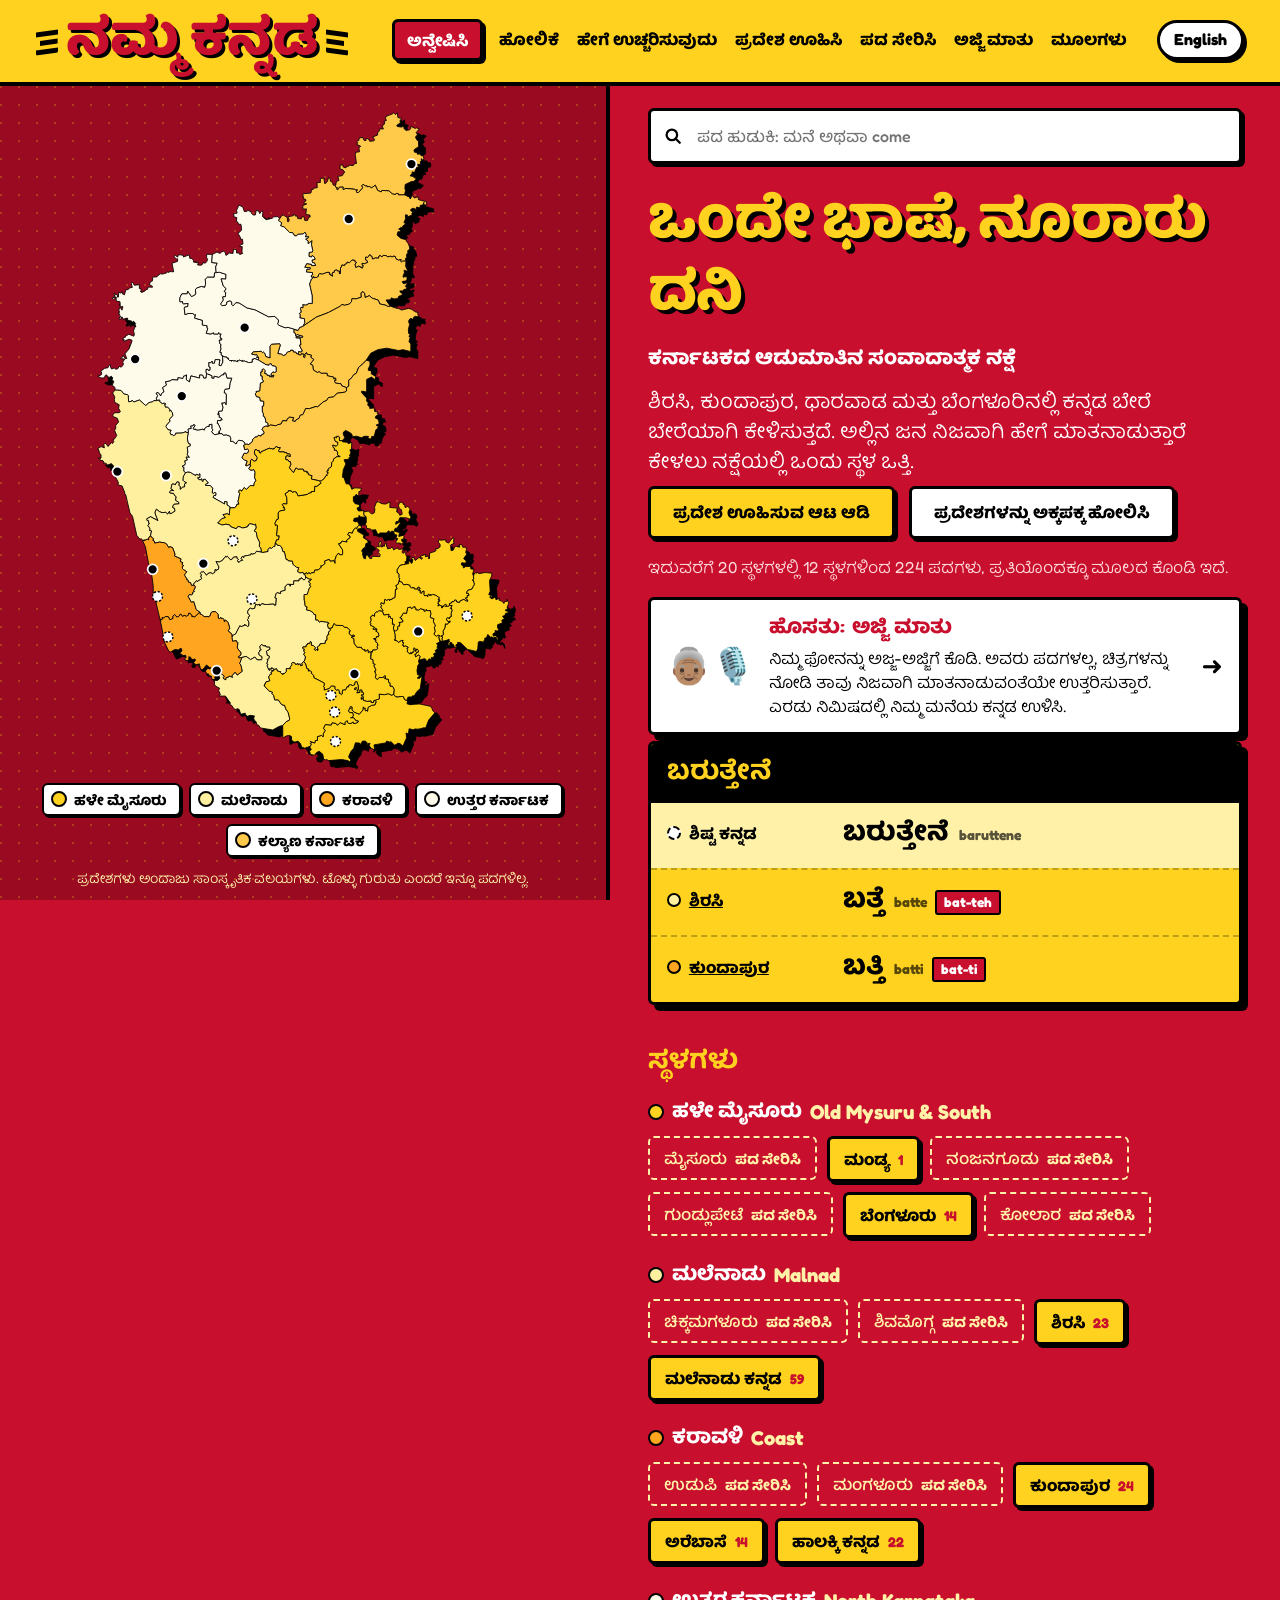
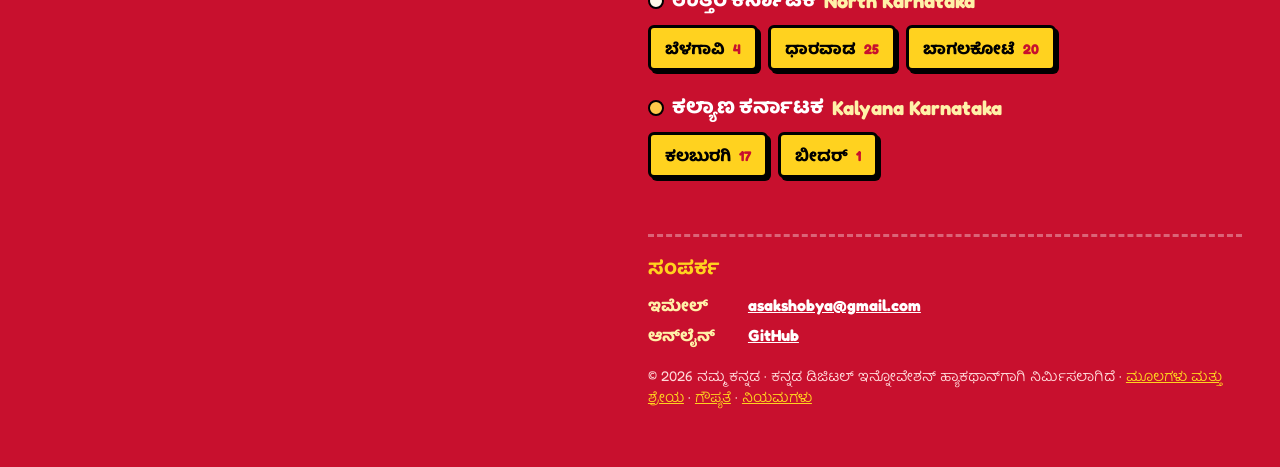
==== index.html @ da392d7a "Add 35 Malenadu words from the Malenada Nudikosha Everyday words (leech, evening, door, umbrella, ha" ====
<!doctype html>
<html lang="kn">
<head>
  <meta charset="utf-8">
  <meta name="viewport" content="width=device-width, initial-scale=1">
  <title>Namma Kannada · Kannada dialects of Karnataka on an interactive map</title>
  <meta name="description" content="Hear how spoken Kannada changes across Karnataka. Explore regional words, phrases and sounds from 20 places on a map, with pronunciation and sources.">
  <link rel="canonical" href="https://nammakannada-ak.vercel.app/">
  <meta name="theme-color" content="#C8102E">
  <meta name="author" content="Namma Kannada">

  <!-- Icons -->
  <link rel="icon" href="/favicon.ico" sizes="48x48">
  <link rel="icon" type="image/png" sizes="32x32" href="/icons/favicon-32x32.png">
  <link rel="icon" type="image/png" sizes="16x16" href="/icons/favicon-16x16.png">
  <link rel="apple-touch-icon" sizes="180x180" href="/icons/apple-touch-icon.png">
  <link rel="manifest" href="/site.webmanifest">

  <!-- Link previews: Open Graph (WhatsApp, Facebook, LinkedIn) and X/Twitter -->
  <meta property="og:type" content="website">
  <meta property="og:site_name" content="Namma Kannada">
  <meta property="og:title" content="Namma Kannada · Kannada dialects of Karnataka on an interactive map">
  <meta property="og:description" content="Hear how spoken Kannada changes across Karnataka. Explore regional words, phrases and sounds from 20 places on a map, with pronunciation and sources.">
  <meta property="og:url" content="https://nammakannada-ak.vercel.app/">
  <meta property="og:image" content="https://nammakannada-ak.vercel.app/og-image.png">
  <meta property="og:image:type" content="image/png">
  <meta property="og:image:width" content="1200">
  <meta property="og:image:height" content="630">
  <meta property="og:image:alt" content="Namma Kannada: a map of Karnataka with dialect places marked, and the words One language, hundreds of voices">
  <meta property="og:locale" content="en_IN">
  <meta property="og:locale:alternate" content="kn_IN">
  <meta name="twitter:card" content="summary_large_image">
  <meta name="twitter:title" content="Namma Kannada · Kannada dialects of Karnataka on an interactive map">
  <meta name="twitter:description" content="Hear how spoken Kannada changes across Karnataka. Explore regional words, phrases and sounds from 20 places on a map, with pronunciation and sources.">
  <meta name="twitter:image" content="https://nammakannada-ak.vercel.app/og-image.png">
  <meta name="twitter:image:alt" content="Namma Kannada: a map of Karnataka with dialect places marked, and the words One language, hundreds of voices">

  <script type="application/ld+json">
  {"@context": "https://schema.org", "@type": "WebSite", "name": "Namma Kannada", "alternateName": "ನಮ್ಮ ಕನ್ನಡ",
    "url": "https://nammakannada-ak.vercel.app/", "inLanguage": ["en", "kn"],
    "description": "Hear how spoken Kannada changes across Karnataka. Explore regional words, phrases and sounds from 20 places on a map, with pronunciation and sources."}
  </script>

  <!-- Fonts used above the fold: start downloading before the CSS asks for them -->
  <link rel="preload" href="fonts/gluten-latin-standard-normal.woff2" as="font" type="font/woff2" crossorigin>
  <link rel="preload" href="fonts/fredoka-latin-standard-normal.woff2" as="font" type="font/woff2" crossorigin>
  <link rel="preload" href="fonts/baloo-tamma-2-kannada-wght-normal.woff2" as="font" type="font/woff2" crossorigin>
  <link rel="modulepreload" href="js/map-data.js">
  <link rel="modulepreload" href="js/views.js">
  <link rel="stylesheet" href="css/fonts.css?v=23">
  <link rel="stylesheet" href="css/style.css?v=23">
</head>
<body>
  <a class="skip" href="#panel" data-i18n="Skip to content">Skip to content</a>

  <header class="top">
    <a class="brand" href="#/" aria-label="Namma Kannada, home" data-i18n-aria-label="Namma Kannada, home">
      <span class="brand-kn" lang="kn">ನಮ್ಮ ಕನ್ನಡ</span>
      <span class="brand-en" data-i18n="One language, many voices across Karnataka">One language, many voices across Karnataka</span>
    </a>
    <button class="lang-btn" id="lang-btn" type="button"></button>
    <button class="menu-btn" type="button" aria-expanded="false" aria-controls="nav" aria-label="Open menu">
      <span class="menu-icon" aria-hidden="true"><span></span><span></span><span></span></span>
      <span class="menu-txt" data-i18n="Menu">Menu</span>
    </button>
    <nav class="nav" id="nav" aria-label="Main">
      <a href="#/" data-nav="explore" data-i18n="Explore">Explore</a>
      <a href="#/compare" data-nav="compare" data-i18n="Compare">Compare</a>
      <a href="#/guide" data-nav="guide" data-i18n="How to say it">How to say it</a>
      <a href="#/quiz" data-nav="quiz" data-i18n="Guess the region">Guess the region</a>
      <a href="#/add" data-nav="add" data-i18n="Add a word">Add a word</a>
      <a href="#/ajji" data-nav="ajji" data-i18n="Ajji's words">Ajji's words</a>
      <a href="#/sources" data-nav="sources" data-i18n="Sources">Sources</a>
    </nav>
  </header>

  <main class="layout">
    <section class="map-pane" aria-label="Map of Karnataka" data-i18n-aria-label="Map of Karnataka">
      <p class="map-prompt" data-i18n="Tap a pin to hear how people talk there">Tap a pin to hear how people talk there</p>
      <div id="map" class="map"></div>
      <ul id="legend" class="legend" aria-label="Regions" data-i18n-aria-label="Regions"></ul>
      <p class="map-note" data-i18n="Regions are approximate cultural zones. A hollow pin means no words yet.">Regions are approximate cultural zones. A hollow pin means no words yet.</p>
    </section>

    <section id="panel" class="panel" tabindex="-1">
      <div class="search">
        <label for="q" class="visually-hidden" data-i18n="Search words">Search words</label>
        <input id="q" type="search" placeholder="Search in Kannada or English, like ಮನೆ or come" data-i18n-placeholder="Search in Kannada or English, like ಮನೆ or come" autocomplete="off">
      </div>
      <div id="view" class="view" aria-live="polite">
        <div class="state loading" role="status"><span class="spinner" aria-hidden="true"></span><span data-i18n="Loading words from across Karnataka…">Loading words from across Karnataka…</span></div>
      </div>

      <footer class="site-foot">
        <section id="contact" class="contact" aria-labelledby="contact-h" hidden>
          <h2 id="contact-h" data-i18n="Contact">Contact</h2>
          <address id="contact-body"></address>
        </section>
        <p class="foot-line">
          © <span id="year">2026</span> <span data-i18n="Namma Kannada">Namma Kannada</span> ·
          <span data-i18n="Built for the Kannada Digital Innovation Hackathon">Built for the Kannada Digital Innovation Hackathon</span> ·
          <a href="#/sources" data-i18n="Sources and credits">Sources and credits</a> ·
          <a href="#/privacy" data-i18n="Privacy">Privacy</a> ·
          <a href="#/terms" data-i18n="Terms">Terms</a>
        </p>
      </footer>
    </section>
  </main>

  <div id="toast" class="toast" role="status" aria-live="polite" hidden></div>

  <div class="sticky-cta" id="sticky-cta">
    <a class="btn" id="cta-main" href="#/add">Add a word from your town</a>
  </div>

  <noscript><p class="noscript">Namma Kannada needs JavaScript to show the map and words.</p></noscript>
  <script type="module" src="js/app.js?v=23"></script>

  <!-- Vercel Web Analytics: cookie-free visit counts. Turn it on in the Vercel project's Analytics tab;
       until then this script returns 404 and nothing is recorded. -->
  <script src="js/analytics.js"></script>
  <script defer src="/_vercel/insights/script.js"></script>
</body>
</html>
---- css/fonts.css ----
/* Self-hosted fonts from Fontsource (SIL Open Font License 1.1): Gluten, Fredoka, Baloo Tamma 2. */
/* gluten-latin-standard-normal */
@font-face {
  font-family: 'Gluten';
  font-style: normal;
  font-display: swap;
  font-weight: 100 900;
  src: url(../fonts/gluten-latin-standard-normal.woff2) format('woff2');
  unicode-range: U+0000-00FF,U+0131,U+0152-0153,U+02BB-02BC,U+02C6,U+02DA,U+02DC,U+0304,U+0308,U+0329,U+2000-206F,U+20AC,U+2122,U+2191,U+2193,U+2212,U+2215,U+FEFF,U+FFFD;
}
/* fredoka-latin-standard-normal */
@font-face {
  font-family: 'Fredoka';
  font-style: normal;
  font-display: swap;
  font-weight: 300 700;
  font-stretch: 75% 125%;
  src: url(../fonts/fredoka-latin-standard-normal.woff2) format('woff2');
  unicode-range: U+0000-00FF,U+0131,U+0152-0153,U+02BB-02BC,U+02C6,U+02DA,U+02DC,U+0304,U+0308,U+0329,U+2000-206F,U+20AC,U+2122,U+2191,U+2193,U+2212,U+2215,U+FEFF,U+FFFD;
}
/* baloo-tamma-2-kannada-wght-normal */
@font-face {
  font-family: 'Baloo Tamma 2';
  font-style: normal;
  font-display: swap;
  font-weight: 400 800;
  src: url(../fonts/baloo-tamma-2-kannada-wght-normal.woff2) format('woff2');
  unicode-range: U+0951-0952,U+0964-0965,U+0C80-0CF3,U+1CD0,U+1CD2-1CD3,U+1CDA,U+1CF2,U+1CF4,U+200C-200D,U+20B9,U+25CC,U+A830-A835;
}
/* baloo-tamma-2-latin-wght-normal */
@font-face {
  font-family: 'Baloo Tamma 2';
  font-style: normal;
  font-display: swap;
  font-weight: 400 800;
  src: url(../fonts/baloo-tamma-2-latin-wght-normal.woff2) format('woff2');
  unicode-range: U+0000-00FF,U+0131,U+0152-0153,U+02BB-02BC,U+02C6,U+02DA,U+02DC,U+0304,U+0308,U+0329,U+2000-206F,U+20AC,U+2122,U+2191,U+2193,U+2212,U+2215,U+FEFF,U+FFFD;
}
---- css/style.css ----
/* Namma Kannada — the Kannada flag, as a Rajyotsava poster.
   Flag red everywhere, flag yellow stickers, black ink. */
:root {
  --head: 86px; /* height of the sticky header; app.js keeps it exact */
  --red: #C8102E;
  --red-dark: #9A0B22;
  --red-soft: #E2495C;
  --yellow: #FFD21F;
  --yellow-pale: #FFF1A8;
  --ink: #000;
  --white: #fff;
  --on-red: #fff;
  --on-red-muted: #FFD9D9;
  --ink-muted: rgba(0, 0, 0, 0.66);

  --f-display: "Gluten", "Baloo Tamma 2", system-ui, sans-serif;
  --f-kn: "Baloo Tamma 2", "Noto Sans Kannada", system-ui, sans-serif;
  --f-ui: "Fredoka", "Baloo Tamma 2", system-ui, sans-serif;

  --line: 3px solid var(--ink);
  --shadow: 6px 6px 0 var(--ink);
  --shadow-sm: 3px 3px 0 var(--ink);
  --r: 6px;

  --s-1: 0.875rem;
  --s0: 1rem;
  --s1: 1.25rem;
  --s2: 1.65rem;
  --s3: 2.4rem;
  --s4: 3.6rem;
  color-scheme: light;
}

*, *::before, *::after { box-sizing: border-box; }
[hidden] { display: none !important; }
html { -webkit-text-size-adjust: 100%; }
body {
  margin: 0;
  background: var(--red);
  color: var(--on-red);
  font-family: var(--f-ui);
  font-size: var(--s0);
  line-height: 1.5;
}
[lang="kn"] { font-family: var(--f-kn); line-height: 1.55; }
a { color: inherit; }
img, svg, video, canvas, audio, iframe { max-width: 100%; }
img, video { height: auto; }
/* Long Kannada words, URLs and transliterations wrap instead of pushing the page sideways */
.view, .view h1, .view h2, .view h3, .view p, .view li, .view td, .view a { overflow-wrap: anywhere; }
pre, code { white-space: pre-wrap; overflow-wrap: anywhere; }
button, input, select, textarea { font: inherit; color: inherit; }
:focus-visible { outline: 3px solid var(--white); outline-offset: 3px; }
.yellow :focus-visible, .word :focus-visible, .cmp :focus-visible, .quiz-card :focus-visible { outline-color: var(--ink); }

.skip { position: absolute; left: 8px; top: -60px; z-index: 10; background: var(--yellow); color: var(--ink); border: var(--line); padding: 8px 12px; }
.skip:focus { top: 8px; }
.visually-hidden { position: absolute; width: 1px; height: 1px; overflow: hidden; clip: rect(0 0 0 0); white-space: nowrap; }
.noscript { padding: 16px; }

/* ---------- Sticker buttons ---------- */
.btn, .chip-btn, .options button, .legend button, .play, .reveal {
  border: var(--line);
  box-shadow: var(--shadow-sm);
  transition: transform 90ms ease, box-shadow 90ms ease, background 120ms;
  cursor: pointer;
}
.btn:hover, .chip-btn:hover, .options button:hover:not(:disabled), .legend button:hover, .play:hover, .reveal:hover {
  transform: translate(-1px, -1px); box-shadow: 5px 5px 0 var(--ink);
}
.btn:active, .chip-btn:active, .options button:active:not(:disabled), .legend button:active, .play:active, .reveal:active {
  transform: translate(3px, 3px); box-shadow: 0 0 0 var(--ink);
}
.btn {
  display: inline-flex; align-items: center; justify-content: center; gap: 8px;
  padding: 11px 22px; border-radius: var(--r); text-decoration: none;
  background: var(--yellow); color: var(--ink); font-weight: 800; font-size: 1.02rem;
}
.btn.ghost { background: var(--white); }
.actions { display: flex; flex-wrap: wrap; gap: 14px; margin-top: 22px; }

/* ---------- Header: the yellow half of the flag ---------- */
.top {
  position: sticky; top: 0; z-index: 20;
  display: flex; flex-wrap: wrap; align-items: center; justify-content: space-between;
  gap: 10px 28px;
  padding: 10px clamp(16px, 3vw, 36px) 12px;
  background: var(--yellow);
  color: var(--ink);
  border-bottom: 4px solid var(--ink);
}
.brand { text-decoration: none; display: flex; align-items: center; gap: 16px; }
.brand-kn {
  position: relative;
  font-family: var(--f-kn); font-weight: 800;
  margin: 0 30px;
  font-size: clamp(2.4rem, 5vw, 3.4rem);
  line-height: 1;
  color: var(--red);
  text-shadow: 3px 3px 0 var(--ink);
  white-space: nowrap;
  padding-top: 6px;
}
/* Cartoon speed marks either side of the logo */
.brand-kn::before, .brand-kn::after {
  content: ""; position: absolute; top: 50%; width: 22px; height: 26px; margin-top: -11px;
  background:
    linear-gradient(var(--ink), var(--ink)) 0 2px / 100% 5px no-repeat,
    linear-gradient(var(--ink), var(--ink)) 4px 11px / 80% 5px no-repeat,
    linear-gradient(var(--ink), var(--ink)) 0 20px / 100% 5px no-repeat;
  border-radius: 3px;
}
.brand-kn::before { left: -30px; transform: skewY(-8deg); }
.brand-kn::after { right: -30px; transform: skewY(8deg) scaleX(-1); }
.brand-en { font-weight: 700; font-size: var(--s-1); max-width: 12rem; line-height: 1.25; }

.nav { display: flex; gap: 2px 18px; flex-wrap: wrap; align-items: center; }
.nav a {
  text-decoration: none; font-weight: 800; font-size: 1rem; padding: 6px 2px;
  border-bottom: 3px solid transparent;
}
.nav a:hover { border-bottom-color: var(--ink); }
.nav a[aria-current="page"] {
  background: var(--red); color: var(--white); padding: 6px 12px; border: 3px solid var(--ink);
  box-shadow: var(--shadow-sm); border-radius: var(--r);
}

/* One-tap language switch, always visible */
.lang-btn {
  order: 3; flex: none;
  padding: 7px 14px; min-height: 40px;
  border: var(--line); border-radius: 999px; box-shadow: var(--shadow-sm);
  background: var(--white); color: var(--ink); cursor: pointer;
  font-family: var(--f-ui); font-weight: 800; font-size: 1rem; line-height: 1.1;
  transition: transform 90ms ease, box-shadow 90ms ease;
}
.lang-btn[lang="kn"] { font-family: var(--f-kn); font-size: 1.08rem; }
.lang-btn:hover { transform: translate(-1px, -1px); box-shadow: 5px 5px 0 var(--ink); }
.lang-btn:active { transform: translate(3px, 3px); box-shadow: 0 0 0 var(--ink); }
.lang-btn:focus-visible { outline: 3px solid var(--ink); outline-offset: 3px; }
.nav { order: 2; margin-left: auto; }
.brand { order: 1; }

/* Kannada menu labels are longer: drop the tagline so the header stays on one row */

/* Hamburger: only shown on small screens */
.menu-btn {
  display: none; align-items: center; gap: 8px;
  padding: 8px 12px; border: var(--line); border-radius: var(--r);
  background: var(--red); color: var(--white); font-weight: 800; cursor: pointer;
  box-shadow: var(--shadow-sm);
}
.menu-icon { display: grid; gap: 4px; width: 20px; }
.menu-icon span { display: block; height: 3px; background: currentColor; border-radius: 2px; transition: transform 160ms, opacity 160ms; }
.menu-btn[aria-expanded="true"] .menu-icon span:nth-child(1) { transform: translateY(7px) rotate(45deg); }
.menu-btn[aria-expanded="true"] .menu-icon span:nth-child(2) { opacity: 0; }
.menu-btn[aria-expanded="true"] .menu-icon span:nth-child(3) { transform: translateY(-7px) rotate(-45deg); }

/* Sticky main action: only shown on small screens */
.sticky-cta { display: none; }

/* ---------- Layout ---------- */
.layout { display: grid; grid-template-columns: minmax(0, 1fr) minmax(0, 1.1fr); min-height: calc(100vh - var(--head)); }
.map-pane {
  position: sticky; top: 0; align-self: start;
  top: var(--head); height: calc(100vh - var(--head));
  padding: 18px clamp(12px, 2vw, 28px) 12px;
  display: flex; flex-direction: column; gap: 12px;
  background:
    radial-gradient(circle at 1px 1px, rgba(255, 210, 31, 0.25) 1.3px, transparent 1.6px) 0 0 / 18px 18px,
    var(--red-dark);
  border-right: 4px solid var(--ink);
}
.map { flex: 1; min-height: 0; display: flex; justify-content: center; }
.map svg { display: block; width: 100%; height: 100%; min-width: 0; overflow: visible; filter: drop-shadow(7px 7px 0 var(--ink)); }

.panel { position: relative; padding: 22px clamp(16px, 3vw, 48px) 60px; min-width: 0; background: var(--red); }
.panel:focus { outline: none; }

/* ---------- Map: yellow land on red ---------- */
.district { fill: var(--zone); stroke: var(--ink); stroke-width: 1.2; stroke-linejoin: round; transition: fill 200ms; }
.map[data-zone] .district { fill: #F07A7A; }
.map[data-zone="south"] .district[data-zone="south"],
.map[data-zone="malnad"] .district[data-zone="malnad"],
.map[data-zone="coast"] .district[data-zone="coast"],
.map[data-zone="north"] .district[data-zone="north"],
.map[data-zone="kalyana"] .district[data-zone="kalyana"] { fill: var(--zone); }

.pin { cursor: pointer; }
.pin .dot { fill: var(--ink); stroke: var(--white); stroke-width: 2.4; transition: r 120ms; }
.pin.empty .dot { fill: var(--white); stroke: var(--ink); stroke-width: 2; stroke-dasharray: 3 2.4; }
.pin .halo { fill: var(--red); stroke: var(--ink); stroke-width: 2.5; opacity: 0; }
.pin .label {
  font-family: var(--f-ui); font-size: 17px; font-weight: 800; fill: var(--ink);
  paint-order: stroke; stroke: var(--white); stroke-width: 5px; stroke-linejoin: round;
  opacity: 0; pointer-events: none;
}
.pin:hover .label, .pin:focus-visible .label, .pin.active .label, .pin.flash .label, .pin.correct .label, .pin.wrong .label { opacity: 1; }
.pin:hover .dot, .pin:focus-visible .dot { r: 10; }
.pin.active .dot { r: 8; }
.pin.active .halo, .pin.flash .halo { opacity: 1; }
.pin:focus-visible { outline: none; }
.pin:focus-visible .halo { opacity: 1; fill: var(--white); }
.pin.correct .halo { opacity: 1; fill: var(--yellow); }
.pin.wrong .halo { opacity: 1; fill: var(--red); }

/* The one load moment: pins drop in, region by region */
.pin { animation: drop 520ms cubic-bezier(.2,.9,.3,1.35) both; animation-delay: var(--delay, 0ms); }
@keyframes drop { from { transform: translateY(-20px); opacity: 0; } to { transform: none; opacity: 1; } }

.legend { list-style: none; margin: 0; padding: 0; display: flex; flex-wrap: wrap; gap: 8px; justify-content: center; }
.legend button {
  display: inline-flex; align-items: center; gap: 7px;
  background: var(--white); color: var(--ink); border-radius: var(--r); padding: 4px 12px 4px 7px;
  font-size: var(--s-1); font-weight: 800; border-width: 2px; box-shadow: 2px 2px 0 var(--ink);
}
.legend button[aria-pressed="true"] { background: var(--yellow); }
.legend .sw { width: 16px; height: 16px; border-radius: 50%; background: var(--zone); border: 2px solid var(--ink); }
.map-note { margin: 0; text-align: center; font-size: 0.82rem; color: var(--yellow-pale); }

/* ---------- Panel text (white and yellow on red) ---------- */
.search { position: relative; }
.search input {
  width: 100%; padding: 13px 16px 13px 46px; color: var(--ink);
  border: var(--line); border-radius: var(--r); background: var(--white);
  box-shadow: var(--shadow-sm); font-weight: 600;
}
.search::before {
  content: ""; position: absolute; left: 16px; top: 50%; width: 18px; height: 18px; margin-top: -9px;
  background: no-repeat center / contain url("data:image/svg+xml,%3Csvg xmlns='http://www.w3.org/2000/svg' viewBox='0 0 24 24' fill='none' stroke='black' stroke-width='3' stroke-linecap='round'%3E%3Ccircle cx='10.5' cy='10.5' r='7'/%3E%3Cpath d='M16 16l5 5'/%3E%3C/svg%3E");
}
.search input::placeholder { color: rgba(0,0,0,0.55); font-weight: 500; }
.view { padding-top: 26px; max-width: 50rem; }

.view h1 {
  font-family: var(--f-display); font-weight: 800;
  font-size: clamp(2.4rem, 4.6vw, var(--s4)); line-height: 1.08; letter-spacing: -0.01em;
  margin: 0 0 8px; color: var(--yellow);
  text-shadow: 4px 4px 0 var(--ink);
}
.view h1[lang="kn"] { font-family: var(--f-kn); font-weight: 800; line-height: 1.25; }
.view h1 .muted { color: var(--yellow-pale); text-shadow: none; font-size: 0.6em; }
.sub-h { margin: 0 0 14px; font-size: var(--s1); font-weight: 800; color: var(--white); }
.view h2 { font-family: var(--f-display); font-weight: 750; font-size: var(--s2); margin: 38px 0 14px; color: var(--yellow); }
.view h3 { font-size: var(--s1); margin: 0 0 8px; font-weight: 800; }
.lede { font-size: var(--s1); margin: 0 0 10px; max-width: 34em; }
.muted { color: var(--on-red-muted); }
.view > p a, .lede a { color: var(--yellow); }
.back {
  display: inline-flex; align-items: center; gap: 6px; margin-bottom: 14px;
  font-weight: 800; text-decoration: none; font-size: var(--s-1); color: var(--yellow);
  border: 2px solid var(--yellow); border-radius: var(--r); padding: 3px 12px;
}
.back::before { content: "‹"; font-size: 1.3em; line-height: 1; }
.back:hover { background: var(--yellow); color: var(--ink); }

.place-head { display: flex; align-items: baseline; flex-wrap: wrap; gap: 4px 18px; }
.place-head .kn { font-size: var(--s2); font-weight: 800; font-family: var(--f-kn); color: var(--yellow-pale); }
.zone-chip { display: inline-flex; align-items: center; gap: 6px; }
.zone-chip::before { content: ""; width: 16px; height: 16px; border-radius: 50%; background: var(--zone); border: 2px solid var(--ink); }

/* ---------- Word sticker: yellow on red ---------- */
.words { display: grid; gap: 22px; margin-top: 18px; }
.word {
  position: relative; background: var(--yellow); color: var(--ink);
  border: var(--line); border-radius: var(--r); box-shadow: var(--shadow);
  padding: 18px 20px 14px;
}
.word-top { display: flex; align-items: flex-start; gap: 14px; }
.word-top .main { flex: 1; min-width: 0; }
.word .where { font-size: var(--s-1); margin: 0 0 2px; font-weight: 800; }
.word .where a { text-decoration: none; background: var(--ink); color: var(--yellow); padding: 1px 8px; border-radius: 3px; }
.dialect {
  font-family: var(--f-kn); font-weight: 800;
  font-size: clamp(2.2rem, 3.8vw, 3rem); line-height: 1.12; margin: 0; color: var(--ink);
}
.dialect.latin { font-family: var(--f-ui); font-style: italic; font-size: var(--s3); }
button.dialect { background: none; border: 0; padding: 0; text-align: left; cursor: pointer; }
button.dialect:hover { color: var(--red); }
.tr { margin: 0; font-size: var(--s1); font-weight: 700; color: var(--ink-muted); }
.say { margin: 10px 0 0; display: flex; flex-wrap: wrap; align-items: center; gap: 6px 10px; font-size: var(--s-1); font-weight: 800; }
.say .say-pill {
  font-size: 1.08rem; letter-spacing: 0.02em; color: var(--white);
  background: var(--red); border: 2px solid var(--ink); border-radius: 4px; padding: 1px 10px;
}
.say a { font-weight: 700; color: var(--ink-muted); }
.meaning { margin: 12px 0 0; font-size: var(--s1); font-weight: 800; }
.standard { margin: 6px 0 0; color: var(--ink-muted); display: flex; flex-wrap: wrap; align-items: center; gap: 4px 8px; font-weight: 600; }
.standard [lang="kn"] { color: var(--ink); font-weight: 800; }
.note { margin: 10px 0 0; max-width: 42em; }
.dict { margin: 10px 0 0; max-width: 42em; font-size: .92em; padding: 6px 10px; border-left: 3px solid var(--zone, var(--ink)); background: rgba(0,0,0,.04); border-radius: 0 8px 8px 0; overflow-wrap: anywhere; }
.dict a { font-weight: 700; }
.dict-diff { display: block; margin-top: 2px; color: var(--red); font-weight: 700; }
.word footer {
  margin-top: 14px; padding-top: 10px; border-top: 2px dashed rgba(0,0,0,0.3);
  display: flex; flex-wrap: wrap; align-items: center; gap: 6px 14px;
  font-size: 0.82rem; color: var(--ink-muted); font-weight: 700;
}
.word footer a { color: var(--ink-muted); }
.tag {
  position: absolute; top: -13px; left: 16px;
  font-size: 0.75rem; font-weight: 800; padding: 2px 10px; border-radius: 3px;
  background: var(--ink); color: var(--yellow); letter-spacing: 0.02em;
}
.check { display: inline-flex; align-items: center; gap: 6px; }
.check::before { content: ""; width: 10px; height: 10px; border-radius: 50%; background: var(--white); border: 2px solid var(--ink); }
.check.ok::before { background: var(--ink); }
.check.mine::before { background: var(--red); }
.flag-label { display: inline-flex; align-items: center; font-weight: 800; color: var(--white); background: var(--red); border: 2px solid var(--ink); border-radius: 3px; padding: 0 8px; font-size: 0.78rem; }

/* Sound buttons: black with a yellow speaker */
.play {
  display: inline-flex; align-items: center; gap: 6px;
  background: var(--ink); color: var(--yellow); border-radius: var(--r); padding: 4px 12px 4px 9px; font-weight: 800; font-size: var(--s-1);
  box-shadow: 3px 3px 0 var(--red);
}
.play:hover { box-shadow: 5px 5px 0 var(--red); }
.play svg { width: 18px; height: 18px; flex: none; }
.play.big { flex: none; width: 58px; height: 58px; padding: 0; justify-content: center; border-radius: 50%; }
.play.big svg { width: 28px; height: 28px; }
.play.small { padding: 1px 10px 1px 7px; font-size: 0.8rem; border-width: 2px; box-shadow: 2px 2px 0 var(--red); }
.play.small svg { width: 14px; height: 14px; }
.play.playing { background: var(--red); color: var(--white); box-shadow: 3px 3px 0 var(--ink); }
.play.playing svg { animation: pulse 700ms ease-in-out infinite alternate; }
@keyframes pulse { from { transform: scale(0.9); } to { transform: scale(1.12); } }

/* Sensitive content gate */
.word.gated .gate-body { display: none; }
.word.gated.revealed .gate-body { display: block; }
.gate { margin-top: 4px; padding: 12px; border: var(--line); border-radius: var(--r); background: repeating-linear-gradient(-45deg, var(--ink) 0 14px, var(--yellow) 14px 28px); }
.gate-inner { background: var(--white); border: 2px solid var(--ink); border-radius: 4px; padding: 10px 12px; }
.gate-inner p { margin: 0 0 8px; }
.word.revealed .gate { display: none; }
.reveal { background: var(--yellow); border-radius: var(--r); padding: 4px 14px; font-weight: 800; color: var(--ink); }

/* Filter chips */
.filters { display: flex; flex-wrap: wrap; gap: 10px; margin: 14px 0 8px; }
.chip-btn {
  background: transparent; color: var(--yellow); border: 2px solid var(--yellow); box-shadow: none;
  border-radius: var(--r); padding: 5px 14px; font-weight: 800; font-size: var(--s-1);
}
.chip-btn:hover { background: rgba(255, 210, 31, 0.15); box-shadow: none; transform: none; }
.chip-btn .n { font-weight: 600; margin-left: 5px; opacity: 0.8; }
.chip-btn[aria-pressed="true"] { background: var(--yellow); color: var(--ink); border-color: var(--ink); box-shadow: var(--shadow-sm); }

.place-nav { display: flex; justify-content: space-between; gap: 12px; margin-top: 32px; flex-wrap: wrap; }

/* ---------- Explore ---------- */
.zones { display: grid; gap: 22px; margin-top: 8px; }
.zone h3 { display: flex; align-items: center; gap: 8px; color: var(--white); }
.zone h3 .kn { font-weight: 700; color: var(--yellow-pale); }
.chips { display: flex; flex-wrap: wrap; gap: 10px; list-style: none; margin: 0; padding: 0; }
.chips a {
  display: inline-flex; gap: 8px; align-items: baseline;
  text-decoration: none; padding: 8px 14px; border-radius: var(--r);
  background: var(--yellow); color: var(--ink); border: var(--line); box-shadow: var(--shadow-sm); font-weight: 800;
  transition: transform 90ms ease, box-shadow 90ms ease;
}
.chips a:hover { transform: translate(-1px, -1px); box-shadow: 5px 5px 0 var(--ink); background: var(--white); }
.chips a:active { transform: translate(3px, 3px); box-shadow: none; }
.chips .n { font-size: var(--s-1); color: var(--red); font-weight: 800; }
.chips a.empty { background: transparent; color: var(--yellow-pale); border: 2px dashed var(--yellow-pale); box-shadow: none; font-weight: 600; }
.chips a.empty .n { color: var(--yellow-pale); }

/* ---------- Compare ---------- */
.compare { margin-top: 18px; display: grid; gap: 26px; }
.cmp { background: var(--yellow); color: var(--ink); border: var(--line); border-radius: var(--r); box-shadow: var(--shadow); overflow: hidden; }
.cmp h3 { padding: 10px 16px; margin: 0; background: var(--ink); color: var(--yellow); font-family: var(--f-display); font-weight: 750; font-size: var(--s2); }
.cmp-row { display: grid; grid-template-columns: 10rem 1fr; gap: 4px 16px; align-items: baseline; padding: 12px 16px; border-top: 2px dashed rgba(0,0,0,0.25); }
.cmp h3 + .cmp-row { border-top: 0; }
.cmp-row .who { display: flex; align-items: center; gap: 8px; font-weight: 800; }
.cmp-row .who::before { content: ""; flex: none; width: 14px; height: 14px; border-radius: 50%; background: var(--zone); border: 2px solid var(--ink); }
.cmp-row.std { background: var(--yellow-pale); }
.cmp-row.std .who::before { background: var(--white); border-style: dashed; }
.cmp-row .say { margin: 0; display: block; }
.cmp-row .say [lang="kn"] { font-size: var(--s2); font-weight: 800; margin-right: 10px; }
.cmp-row .say .t { font-weight: 700; color: var(--ink-muted); }
.cmp-row .say .s { display: inline-block; margin-left: 8px; font-size: 0.85rem; font-weight: 800; background: var(--red); color: var(--white); border: 2px solid var(--ink); border-radius: 3px; padding: 0 7px; }
.cmp-row .say .latin { font-style: italic; font-weight: 800; font-size: var(--s1); margin-right: 10px; }
.cmp-row .what { grid-column: 2; font-size: var(--s-1); color: var(--ink-muted); font-weight: 600; }

/* ---------- Quiz ---------- */
.quiz-card { background: var(--yellow); color: var(--ink); border: var(--line); border-radius: var(--r); box-shadow: var(--shadow); padding: 22px 22px; margin-top: 16px; }
.quiz-card .progress { margin: 0 0 8px; font-weight: 800; display: flex; justify-content: space-between; flex-wrap: wrap; gap: 6px; }
.quiz-card .progress span:last-child { background: var(--ink); color: var(--yellow); padding: 0 10px; border-radius: 3px; }
.quiz-card .dialect { font-size: clamp(2.8rem, 6vw, var(--s4)); }
.options { display: grid; grid-template-columns: repeat(2, minmax(0, 1fr)); gap: 12px; margin-top: 20px; }
.options button {
  display: flex; align-items: center; gap: 10px; text-align: left; padding: 14px 16px; border-radius: var(--r);
  background: var(--white); color: var(--ink); font-weight: 800; font-size: var(--s1);
}
.options button .k { flex: none; width: 28px; height: 28px; border-radius: 4px; border: 2px solid var(--ink); display: inline-grid; place-items: center; font-size: 0.85rem; background: var(--yellow); color: var(--ink); text-decoration: none; }
.options button:disabled { cursor: default; }
.options button.right { background: var(--ink); color: var(--yellow); animation: pop 320ms ease; }
.options button.wrong { background: var(--red); color: var(--white); text-decoration: line-through; animation: shake 320ms ease; }
@keyframes pop { 50% { transform: scale(1.05); } }
@keyframes shake { 25% { transform: translateX(-5px); } 75% { transform: translateX(5px); } }
.result { margin: 18px 0 0; font-size: var(--s1); }
.result strong { font-family: var(--f-display); font-weight: 750; font-size: var(--s2); margin-right: 8px; padding: 0 10px; border-radius: 4px; border: 2px solid var(--ink); }
.result.right strong { background: var(--ink); color: var(--yellow); }
.result.wrong strong { background: var(--red); color: var(--white); }
.kbd-hint { font-size: 0.8rem; color: var(--ink-muted); margin: 12px 0 0; font-weight: 600; }

/* ---------- Add a word ---------- */
.form { display: grid; gap: 16px; margin-top: 18px; }
.field { display: grid; gap: 5px; min-width: 0; }
.field label { font-weight: 800; }
.field .hint { font-size: var(--s-1); color: var(--on-red-muted); margin: 0; }
.field .muted { color: var(--on-red-muted); font-weight: 500; }
.field input, .field select, .field textarea { width: 100%; max-width: 100%; min-width: 0; padding: 11px 14px; border-radius: var(--r); background: var(--white); color: var(--ink); border: var(--line); }
.field textarea { min-height: 84px; resize: vertical; }
.field .err { color: var(--yellow); font-size: var(--s-1); margin: 0; font-weight: 800; }
.field [aria-invalid="true"] { box-shadow: 4px 4px 0 var(--yellow); }
.two { display: grid; grid-template-columns: minmax(0, 1fr) minmax(0, 1fr); gap: 16px; }
.done { margin-top: 18px; padding: 16px; border-radius: var(--r); background: var(--yellow); color: var(--ink); border: var(--line); box-shadow: var(--shadow-sm); }
.done p { margin: 0 0 6px; }
.empty-state { margin-top: 20px; padding: 22px; border: 3px dashed var(--yellow); border-radius: var(--r); }
.empty-state p { margin: 0 0 14px; font-size: var(--s1); }

/* ---------- Guide, sources, record ---------- */
table.guide { width: 100%; border-collapse: separate; border-spacing: 0; margin-top: 8px; background: var(--yellow); color: var(--ink); border: var(--line); border-radius: var(--r); overflow: hidden; box-shadow: var(--shadow); }
table.guide th, table.guide td { text-align: left; padding: 10px 12px; border-top: 2px dashed rgba(0,0,0,0.2); vertical-align: top; }
table.guide thead th { background: var(--ink); color: var(--yellow); border-top: 0; font-size: var(--s-1); overflow-wrap: normal; white-space: nowrap; }
.guide .w, h3.w { font-weight: 800; letter-spacing: 0.03em; white-space: nowrap; }
.guide-list { display: grid; gap: 18px; margin-top: 8px; }
.guide-list section { background: var(--yellow); color: var(--ink); border: var(--line); border-radius: var(--r); box-shadow: var(--shadow-sm); padding: 14px 16px; }
.guide-list section p { margin: 0 0 10px; max-width: 42em; }
.guide-list a, table.guide a { color: var(--ink); }
.exs { display: flex; flex-wrap: wrap; gap: 10px 22px; }
.ex { display: inline-flex; flex-wrap: wrap; align-items: center; gap: 2px 8px; }
.ex [lang="kn"] { font-size: var(--s1); font-weight: 800; }
.ex .s { font-weight: 800; background: var(--red); color: var(--white); border: 2px solid var(--ink); border-radius: 3px; padding: 0 6px; font-size: 0.9rem; }
.ex .muted { font-size: var(--s-1); color: var(--ink-muted); }

.sources { padding-left: 1.3em; }
.sources li { margin-bottom: 8px; }
.sources a { word-break: break-word; font-weight: 800; color: var(--yellow); }
.view code { background: var(--ink); color: var(--yellow); padding: 1px 6px; border-radius: 3px; }

.steps { padding-left: 1.3em; max-width: 40em; }
.steps li { margin-bottom: 6px; }
.rec-list { display: grid; gap: 14px; }
.rec { display: grid; grid-template-columns: 1fr auto; gap: 6px 16px; align-items: center; background: var(--yellow); color: var(--ink); border: var(--line); border-radius: var(--r); padding: 12px 14px; box-shadow: var(--shadow-sm); }
.rec-word { display: flex; flex-wrap: wrap; align-items: baseline; gap: 4px 12px; }
.rec-word [lang="kn"] { font-size: var(--s2); font-weight: 800; }
.rec-word .t { font-weight: 700; }
.rec-word .muted { color: var(--ink-muted); }
.rec-btns { display: flex; gap: 6px; }
.rec-btns .btn { padding: 6px 14px; background: var(--white); }
.rec-btns .btn:disabled { opacity: 0.4; cursor: default; }
.rec-btns .live { background: var(--red); color: var(--white); }
.rec-status { grid-column: 1 / -1; margin: 0; font-size: var(--s-1); color: var(--ink-muted); }
.rec-status:empty { display: none; }

/* ---------- States: loading, empty, error, success ---------- */
.spinner {
  display: inline-block; flex: none; width: 1.1em; height: 1.1em;
  border: 3px solid currentColor; border-right-color: transparent; border-radius: 50%;
  animation: spin 700ms linear infinite; vertical-align: -0.15em;
}
@keyframes spin { to { transform: rotate(360deg); } }
.btn .spinner { margin-right: 2px; }
.btn[aria-busy="true"] { cursor: progress; opacity: 0.85; }

.state {
  margin-top: 18px; padding: 20px 22px;
  background: var(--yellow); color: var(--ink);
  border: var(--line); border-radius: var(--r); box-shadow: var(--shadow);
}
.state h2 { font-family: var(--f-display); font-weight: 750; font-size: var(--s2); color: var(--ink); margin: 0 0 6px; }
.state p { margin: 0 0 6px; max-width: 38em; }
.state .actions { margin-top: 14px; }
.state a:not(.btn) { color: var(--ink); }
.state-kn { font-family: var(--f-kn); font-weight: 800; font-size: 2rem; line-height: 1.2; color: var(--red); text-shadow: 2px 2px 0 var(--ink); margin: 0 0 4px !important; }
.state.loading { display: flex; align-items: center; gap: 12px; font-weight: 800; box-shadow: var(--shadow-sm); }
.state.error { background: var(--white); border-color: var(--ink); }
.state.error h2 { color: var(--red); }
.map-loading { width: 100%; display: grid; place-items: center; }
.map-loading .state { margin: 0; }
.empty-line { margin: 0; }

/* Sound buttons: buffering, playing, failed */
.play.loading { cursor: progress; }
.play.loading svg { animation: blink 900ms ease-in-out infinite; }
@keyframes blink { 50% { opacity: 0.3; } }
.play.error { background: var(--white); color: var(--red); animation: shake 300ms ease 2; }

/* Toast */
.toast {
  position: fixed; left: 50%; bottom: 24px; z-index: 40;
  max-width: min(92vw, 28rem); padding: 12px 18px;
  background: var(--yellow); color: var(--ink); font-weight: 800;
  border: var(--line); border-radius: var(--r); box-shadow: var(--shadow);
  transform: translate(-50%, 140%); opacity: 0; transition: transform 220ms ease, opacity 220ms ease;
}
.toast.show { transform: translate(-50%, 0); opacity: 1; }
.toast.ok::before { content: "✓ "; }
.toast.error { background: var(--white); color: var(--red); }
.toast.error::before { content: "! "; }

/* Form-level alert above the fields */
.form-alert { padding: 12px 16px; border: var(--line); border-radius: var(--r); box-shadow: var(--shadow-sm); background: var(--white); color: var(--ink); }
.form-alert.error { border-left-width: 10px; border-left-color: var(--yellow); }
.form-alert:focus { outline: 3px solid var(--yellow); outline-offset: 2px; }
.form-alert .actions { margin-top: 10px; }
.field .err::before { content: "⚠ "; }

/* Recorder status colours */
.rec-status[data-kind="error"] { color: var(--red); font-weight: 800; }
.rec-status[data-kind="ok"] { color: var(--ink); font-weight: 800; }
.rec-status[data-kind="live"] { color: var(--red); font-weight: 800; }

/* Thank-you page */
.thanks { outline: none; }
.thanks-kn {
  display: inline-block; margin: 6px 0 4px; padding: 4px 18px 0;
  font-family: var(--f-kn); font-weight: 800; font-size: clamp(2.4rem, 7vw, 3.6rem); line-height: 1.2;
  color: var(--red); background: var(--yellow); border: var(--line); border-radius: var(--r);
  box-shadow: var(--shadow); transform: rotate(-2deg);
}
.thanks h1 { margin-top: 14px; }
.next-steps h2 { margin-top: 28px; }

@media (max-width: 860px) {
  .toast { bottom: 92px; }
}

/* ---------- Home call to action ---------- */
.hero-cta { margin: 6px 0 16px; }
.map-prompt { display: none; }

/* ---------- Footer ---------- */
.site-foot { max-width: 50rem; margin-top: 56px; padding-top: 18px; border-top: 3px dashed rgba(255, 255, 255, 0.35); }
.foot-line { margin: 0; font-size: var(--s-1); color: var(--on-red-muted); }
.foot-line a { color: var(--yellow); }
.contact { margin-bottom: 18px; }
.contact h2 { font-family: var(--f-display); font-weight: 750; font-size: var(--s1); color: var(--yellow); margin: 0 0 8px; }
.contact address { font-style: normal; display: grid; gap: 6px; }
.contact p { margin: 0; display: flex; flex-wrap: wrap; gap: 4px 12px; }
.contact .lbl { min-width: 5.5rem; font-weight: 800; color: var(--yellow-pale); }
.contact a { color: var(--white); font-weight: 700; }

/* ---------- Privacy and terms ---------- */
.legal { max-width: 44rem; }
.legal h2 { font-size: var(--s1); margin: 30px 0 8px; }
.legal p, .legal li { max-width: 42em; }
.legal ul { padding-left: 1.2em; }
.legal li { margin-bottom: 6px; }
.legal a { color: var(--yellow); }
.draft-note {
  margin: 14px 0 20px; padding: 12px 16px;
  background: var(--yellow); color: var(--ink);
  border: var(--line); border-radius: var(--r); box-shadow: var(--shadow-sm);
}
.review {
  display: inline-block; padding: 0 8px; margin-right: 4px; border-radius: 3px;
  background: var(--ink); color: var(--yellow); font-weight: 800; font-size: 0.8em; letter-spacing: 0.03em; text-transform: uppercase;
}
.draft-note .review { font-size: 0.75em; }

/* ---------- 404 ---------- */
.notfound { padding: 10px 0 20px; }
.nf-code {
  display: inline-block; margin: 0 0 6px; padding: 2px 22px 0;
  font-family: var(--f-display); font-weight: 900; font-size: clamp(4.5rem, 14vw, 8rem); line-height: 1;
  color: var(--ink); background: var(--yellow); border: var(--line); border-radius: var(--r);
  box-shadow: var(--shadow); transform: rotate(-3deg);
}
.notfound h1 span[lang="kn"] { font-family: var(--f-kn); }
/* Standalone 404.html (served by the host for unknown paths) */
.nf-foot { margin: 0 auto 32px; padding: 18px 16px 0; }
.nf-page { min-height: calc(100vh - 86px); display: grid; place-items: center; padding: 32px 16px 60px; }
.nf-page .notfound { max-width: 40rem; }
.nf-page .notfound h1 {
  font-family: var(--f-display); font-weight: 800; font-size: clamp(2.2rem, 5vw, 3.2rem); line-height: 1.1;
  color: var(--yellow); text-shadow: 4px 4px 0 var(--ink); margin: 18px 0 12px;
}

/* ---------- Ajji's words ---------- */
.ajji-promo {
  display: flex; align-items: center; gap: 14px; margin: 18px 0 6px; padding: 14px 16px;
  background: var(--white); color: var(--ink); text-decoration: none;
  border: var(--line); border-radius: var(--r); box-shadow: var(--shadow);
  transition: transform 90ms ease, box-shadow 90ms ease;
}
.ajji-promo:hover { transform: translate(-1px, -1px); box-shadow: 8px 8px 0 var(--ink); }
.ajji-promo-pic { font-size: 2.2rem; flex: none; }
.ajji-promo-text { display: grid; gap: 2px; }
.ajji-promo-text strong { font-family: var(--f-display); font-weight: 800; font-size: 1.25rem; color: var(--red); }
.ajji-promo-go { margin-left: auto; font-size: 1.6rem; font-weight: 800; flex: none; }

.ajji-kicker {
  display: inline-block; margin: 4px 0 6px; padding: 2px 14px 0; transform: rotate(-2deg);
  font-family: var(--f-kn); font-weight: 800; font-size: 1.6rem; color: var(--red);
  background: var(--yellow); border: var(--line); border-radius: var(--r); box-shadow: var(--shadow-sm);
}
.ajji-why { margin: 8px 0 18px; padding: 16px 18px; background: var(--yellow); color: var(--ink); border: var(--line); border-radius: var(--r); box-shadow: var(--shadow); }
.ajji-why h2 { color: var(--ink); margin-top: 0; }
.ajji-why .steps { margin-bottom: 0; }
.big-btn { font-size: 1.2rem; padding: 14px 28px; }
.field .label { font-weight: 800; }
.seg { display: flex; flex-wrap: wrap; gap: 8px; }
.seg-opt { position: relative; }
.seg-opt input { position: absolute; opacity: 0; inset: 0; margin: 0; cursor: pointer; }
.seg-opt span { display: inline-block; padding: 8px 14px; border: var(--line); border-radius: 999px; background: var(--white); color: var(--ink); font-weight: 700; box-shadow: var(--shadow-sm); }
.seg-opt input:checked + span { background: var(--yellow); }
.seg-opt input:focus-visible + span { outline: 3px solid var(--white); outline-offset: 2px; }
.check-row { display: flex; gap: 12px; align-items: flex-start; font-weight: 700; cursor: pointer; }
.check-row input { width: 26px; height: 26px; flex: none; margin-top: 2px; accent-color: var(--yellow); }

/* Full-screen recording stage for the elder: huge picture, one huge button */
body.ajji-open { overflow: hidden; }
.ajji-stage {
  position: fixed; inset: 0; z-index: 60; overflow-y: auto;
  display: flex; flex-direction: column; align-items: center; gap: 14px;
  padding: max(14px, env(safe-area-inset-top)) 16px max(20px, env(safe-area-inset-bottom));
  background: radial-gradient(circle at 1px 1px, rgba(255, 210, 31, 0.22) 1.3px, transparent 1.6px) 0 0 / 20px 20px, var(--red);
  color: var(--white);
}
.ajji-top { width: 100%; max-width: 560px; display: flex; align-items: center; justify-content: space-between; gap: 12px; }
.ajji-dots { display: flex; flex-wrap: wrap; gap: 6px; }
.ajji-dots span { width: 12px; height: 12px; border-radius: 50%; background: rgba(255,255,255,0.35); border: 2px solid var(--ink); }
.ajji-dots .done { background: var(--yellow); }
.ajji-dots .now { background: var(--white); transform: scale(1.35); }
.ajji-x { padding: 8px 16px; border: var(--line); border-radius: 999px; background: var(--white); color: var(--ink); font-weight: 800; cursor: pointer; box-shadow: var(--shadow-sm); }
.ajji-card {
  width: min(78vw, 360px, 42vh); aspect-ratio: 1; display: grid; place-items: center; flex: none;
  background: var(--yellow); border: 5px solid var(--ink); border-radius: 28px; box-shadow: 10px 10px 0 var(--ink);
  animation: pop 320ms ease;
}
.ajji-pic { font-size: min(44vw, 200px, 23vh); line-height: 1; letter-spacing: -0.08em; }
.ajji-ask { margin: 4px 0 0; font-family: var(--f-kn); font-weight: 800; font-size: clamp(1.7rem, 6vw, 2.4rem); line-height: 1.3; text-align: center; color: var(--yellow); text-shadow: 3px 3px 0 var(--ink); }
.ajji-ask-en { margin: -6px 0 0; font-weight: 700; color: var(--on-red-muted); text-align: center; }
.ajji-hear { padding: 6px 14px; border: 2px solid var(--ink); border-radius: 999px; background: var(--white); color: var(--ink); font-weight: 800; cursor: pointer; }
.ajji-controls { display: flex; flex-direction: column; align-items: center; gap: 10px; width: 100%; max-width: 560px; }
.ajji-rec {
  display: flex; align-items: center; gap: 14px; justify-content: center;
  min-width: min(100%, 320px); min-height: 84px; padding: 12px 28px;
  border: 5px solid var(--ink); border-radius: 999px; box-shadow: 7px 7px 0 var(--ink);
  background: var(--white); color: var(--ink); cursor: pointer;
  font-family: var(--f-kn); font-weight: 800; font-size: 1.45rem;
}
.ajji-rec .dot { width: 34px; height: 34px; border-radius: 50%; background: var(--red); border: 4px solid var(--ink); flex: none; }
.ajji-rec.has { min-height: 64px; font-size: 1.15rem; }
.ajji-rec.has .dot { width: 24px; height: 24px; }
.ajji-rec.live { background: var(--yellow); }
.ajji-rec.live .dot { animation: recpulse 900ms ease-in-out infinite; }
@keyframes recpulse { 50% { transform: scale(1.3); box-shadow: 0 0 0 10px rgba(200, 16, 46, 0.25); } }
.ajji-rec:active { transform: translate(4px, 4px); box-shadow: 2px 2px 0 var(--ink); }
.ajji-status { min-height: 1.5em; margin: 0; font-weight: 800; text-align: center; }
.ajji-status[data-kind="error"] { color: var(--yellow); }
.ajji-row { display: flex; flex-wrap: wrap; gap: 10px; justify-content: center; }
.ajji-row .btn { font-size: 1.1rem; padding: 12px 20px; }

/* Review */
.ajji-list { display: grid; grid-template-columns: minmax(0, 1fr); gap: 14px; margin-top: 16px; }
.ajji-item { display: flex; gap: 14px; align-items: flex-start; padding: 14px 16px; background: var(--yellow); color: var(--ink); border: var(--line); border-radius: var(--r); box-shadow: var(--shadow-sm); }
.ajji-mini { font-size: 2.6rem; line-height: 1; flex: none; letter-spacing: -0.08em; }
.ajji-body { flex: 1; min-width: 0; display: grid; gap: 8px; }
.ajji-label { margin: 0; }
.ajji-label strong { font-size: 1.15rem; }
.ajji-actions { display: flex; flex-wrap: wrap; gap: 10px; align-items: center; }
.ajji-note { flex: 1 1 160px; min-width: 0; width: 100%; padding: 9px 12px; border: var(--line); border-radius: var(--r); background: var(--white); color: var(--ink); font-family: var(--f-kn); font-size: 1.05rem; }
.ajji-others { margin: 0; display: flex; flex-wrap: wrap; gap: 6px 12px; align-items: baseline; font-size: var(--s-1); }
.ajji-other [lang="kn"] { font-weight: 800; font-size: 1rem; }
.ajji-item .muted, .ajji-others .muted { color: var(--ink-muted); }

/* ---------- Responsive ---------- */
/* Tablet and small laptop: tighter header so logo and nav fit on one or two lines */
/* Wide laptops: drop the tagline so logo, menu and language button fit on one row */
@media (max-width: 1440px) {
  .brand-en { display: none; }
  .nav { gap: 2px 14px; }
}

/* Up to small laptops: compact header with the language button and a menu button */
@media (max-width: 1279px) {
  .top {
    position: sticky; top: 0; z-index: 20;
    flex-direction: row; flex-wrap: nowrap; align-items: center; justify-content: space-between;
    padding: 8px 16px;
  }
  .brand { min-width: 0; }
  .brand-kn { font-size: 2.1rem; margin: 0 26px; }
  .brand-kn::before { left: -26px; } .brand-kn::after { right: -26px; }
  .brand-kn::before, .brand-kn::after { width: 18px; }
  .menu-btn { display: inline-flex; flex: none; order: 3; }
  .lang-btn { order: 2; margin-left: auto; margin-right: 10px; min-height: 42px; }
  .nav {
    position: absolute; left: 0; right: 0; top: 100%;
    flex-direction: column; flex-wrap: nowrap; align-items: stretch; gap: 0;
    background: var(--yellow); border-bottom: 4px solid var(--ink);
    padding: 6px 16px 14px; box-shadow: 0 10px 0 rgba(0,0,0,0.18);
    max-height: calc(100vh - 70px); overflow-y: auto;
  }
  .nav:not(.open) { display: none; }
  .nav a { padding: 12px 6px; font-size: 1.1rem; border-bottom: 2px dashed rgba(0,0,0,0.25); white-space: normal; }
  .nav a:last-child { border-bottom: 0; }
  .nav a:hover { border-bottom-color: rgba(0,0,0,0.25); }
  .nav a[aria-current="page"] { margin: 6px 0; padding: 10px 12px; border: 3px solid var(--ink); }
}
/* Side-by-side layout under the compact sticky header: keep the map below it */
@media (min-width: 861px) and (max-width: 1279px) {
  .layout { min-height: calc(100vh - var(--head)); }
  .map-pane { top: var(--head); height: calc(100vh - var(--head)); }
  .panel { scroll-margin-top: 80px; }
}

/* Phones and portrait tablets: one column, hamburger menu, sticky action */
@media (max-width: 860px) {
  .map-prompt {
    display: block; margin: 0 auto; padding: 6px 14px; width: fit-content; max-width: 100%;
    background: var(--yellow); color: var(--ink); font-weight: 800; text-align: center;
    border: var(--line); border-radius: 999px; box-shadow: var(--shadow-sm);
  }

  .layout { grid-template-columns: 1fr; min-height: 0; }
  /* On phones the map only earns its screen space where it is used: home, regions, places and the quiz */
  body[data-page="compare"] .map-pane, body[data-page="guide"] .map-pane, body[data-page="add"] .map-pane,
  body[data-page="thanks"] .map-pane, body[data-page="ajji"] .map-pane, body[data-page="sources"] .map-pane,
  body[data-page="privacy"] .map-pane, body[data-page="terms"] .map-pane, body[data-page="record"] .map-pane { display: none; }
  .map-pane { position: relative; top: auto; height: auto; padding: 14px 16px; border-right: 0; border-bottom: 4px solid var(--ink); }
  .map { flex: none; height: 50vh; max-height: 460px; min-height: 280px; }
  .panel { padding: 18px 16px 48px; scroll-margin-top: 72px; }
  .options { grid-template-columns: 1fr; }
  .two { grid-template-columns: 1fr; }
  .cmp-row { grid-template-columns: 1fr; }
  .cmp-row .what { grid-column: 1; }
  .rec { grid-template-columns: 1fr; }
  table.guide td:nth-child(2) { font-size: var(--s-1); }

  .sticky-cta {
    display: block; position: fixed; left: 0; right: 0; bottom: 0; z-index: 15;
    padding: 10px 16px calc(10px + env(safe-area-inset-bottom));
    background: var(--yellow); border-top: 4px solid var(--ink);
  }
  .sticky-cta .btn { width: 100%; background: var(--red); color: var(--white); font-size: 1.05rem; text-align: center; }
  .sticky-cta[hidden], .sticky-cta.typing { display: none !important; }
  body.has-cta { padding-bottom: 76px; }
}

/* Small phones (down to 360px) */
@media (max-width: 480px) {
  .brand-kn { font-size: 1.8rem; margin: 0 22px; text-shadow: 2px 2px 0 var(--ink); }
  .brand-kn::before { left: -22px; } .brand-kn::after { right: -22px; }
  .brand-kn::before, .brand-kn::after { width: 15px; transform: scale(0.85); }
  .menu-txt { display: none; }
  .lang-btn { padding: 6px 11px; margin-right: 8px; font-size: 0.92rem; }
  .menu-btn { padding: 10px; }
  .map { height: 42vh; }
  .legend button { font-size: 0.8rem; padding: 4px 8px; }
  .view h1 { font-size: 2.1rem; }
  .view h2 { font-size: 1.4rem; }
  .word, .quiz-card { padding-left: 14px; padding-right: 14px; }
  .play.big { width: 50px; height: 50px; }
  .quiz-card .dialect { font-size: 2.4rem; }
  .actions { gap: 10px; }
  .actions .btn { flex: 1 1 100%; }
  table.guide th, table.guide td { padding: 8px; }
  .guide .w, h3.w { white-space: normal; }
}

@media (prefers-reduced-motion: reduce) {
  *, *::before, *::after { animation: none !important; transition: none !important; }
}
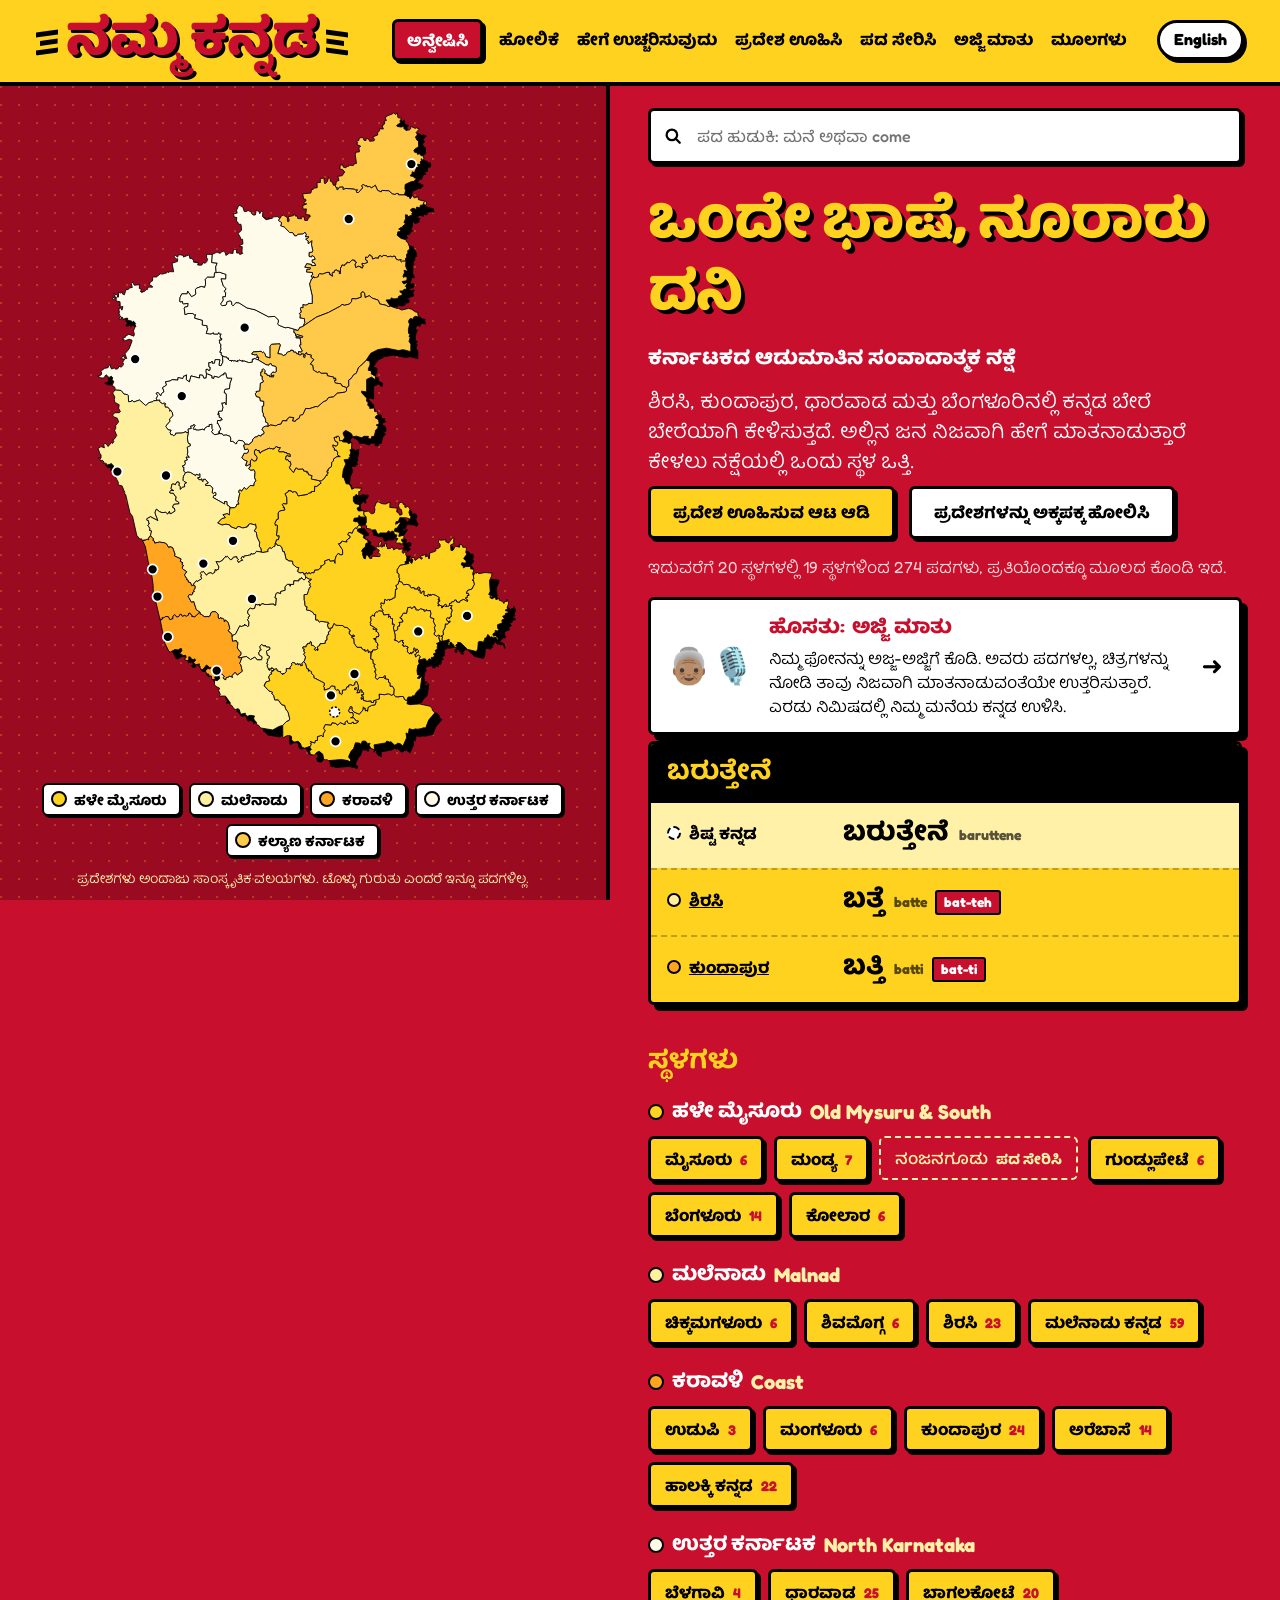
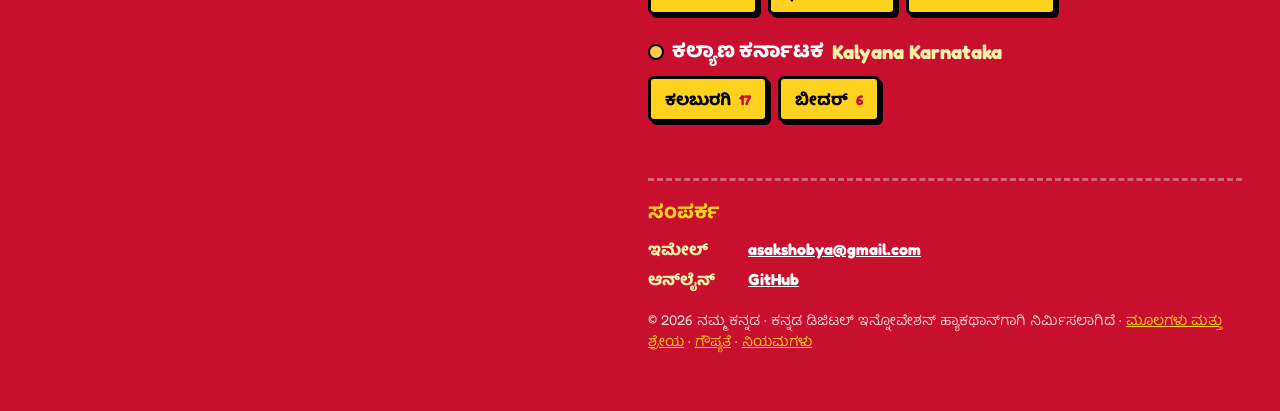
==== commit 7dd1580e: "Fill empty map pins with district words from the Kannada Janapada Nighantu 50 folk words tagged by d" ====
--- a/index.html
+++ b/index.html
@@ -47,8 +47,8 @@
   <link rel="preload" href="fonts/baloo-tamma-2-kannada-wght-normal.woff2" as="font" type="font/woff2" crossorigin>
   <link rel="modulepreload" href="js/map-data.js">
   <link rel="modulepreload" href="js/views.js">
-  <link rel="stylesheet" href="css/fonts.css?v=23">
-  <link rel="stylesheet" href="css/style.css?v=23">
+  <link rel="stylesheet" href="css/fonts.css?v=24">
+  <link rel="stylesheet" href="css/style.css?v=24">
 </head>
 <body>
   <a class="skip" href="#panel" data-i18n="Skip to content">Skip to content</a>
@@ -114,7 +114,7 @@
   </div>
 
   <noscript><p class="noscript">Namma Kannada needs JavaScript to show the map and words.</p></noscript>
-  <script type="module" src="js/app.js?v=23"></script>
+  <script type="module" src="js/app.js?v=24"></script>
 
   <!-- Vercel Web Analytics: cookie-free visit counts. Turn it on in the Vercel project's Analytics tab;
        until then this script returns 404 and nothing is recorded. -->
--- a/css/style.css
+++ b/css/style.css
@@ -290,6 +290,7 @@
 .note { margin: 10px 0 0; max-width: 42em; }
 .dict { margin: 10px 0 0; max-width: 42em; font-size: .92em; padding: 6px 10px; border-left: 3px solid var(--zone, var(--ink)); background: rgba(0,0,0,.04); border-radius: 0 8px 8px 0; overflow-wrap: anywhere; }
 .dict a { font-weight: 700; }
+.dict-region { white-space: nowrap; font-weight: 700; }
 .dict-diff { display: block; margin-top: 2px; color: var(--red); font-weight: 700; }
 .word footer {
   margin-top: 14px; padding-top: 10px; border-top: 2px dashed rgba(0,0,0,0.3);
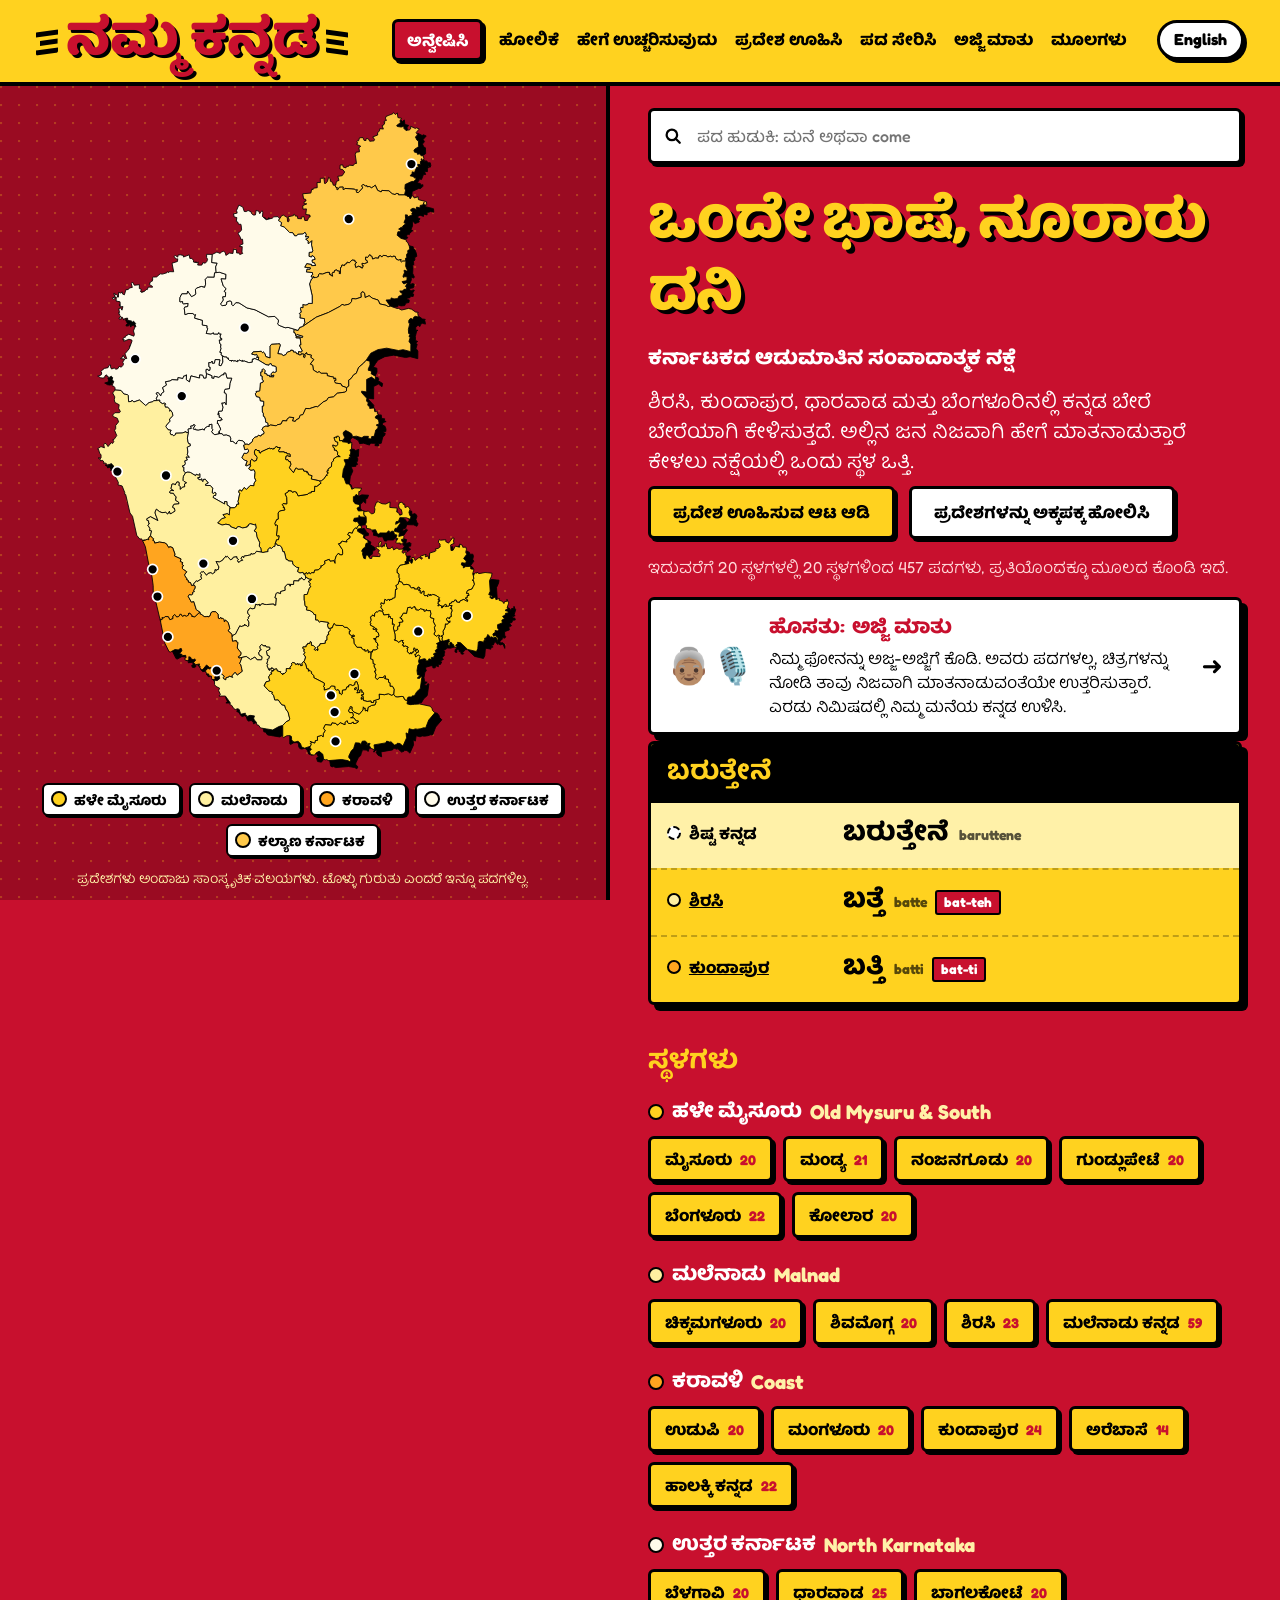
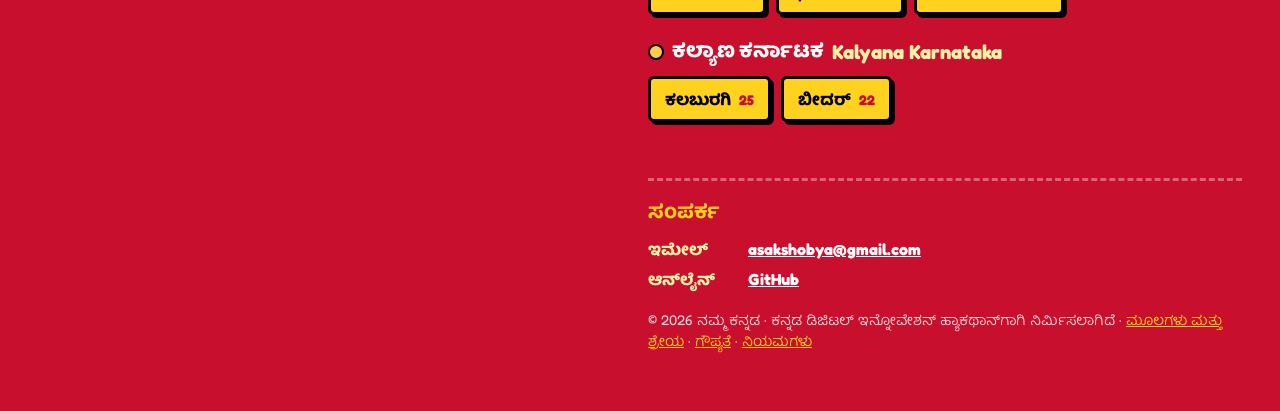
==== commit 5e359104: "Bring every place to 20+ words from the Kannada Janapada Nighantu 183 more district-tagged words, so" ====
--- a/index.html
+++ b/index.html
@@ -47,8 +47,8 @@
   <link rel="preload" href="fonts/baloo-tamma-2-kannada-wght-normal.woff2" as="font" type="font/woff2" crossorigin>
   <link rel="modulepreload" href="js/map-data.js">
   <link rel="modulepreload" href="js/views.js">
-  <link rel="stylesheet" href="css/fonts.css?v=24">
-  <link rel="stylesheet" href="css/style.css?v=24">
+  <link rel="stylesheet" href="css/fonts.css?v=25">
+  <link rel="stylesheet" href="css/style.css?v=25">
 </head>
 <body>
   <a class="skip" href="#panel" data-i18n="Skip to content">Skip to content</a>
@@ -114,7 +114,7 @@
   </div>
 
   <noscript><p class="noscript">Namma Kannada needs JavaScript to show the map and words.</p></noscript>
-  <script type="module" src="js/app.js?v=24"></script>
+  <script type="module" src="js/app.js?v=25"></script>
 
   <!-- Vercel Web Analytics: cookie-free visit counts. Turn it on in the Vercel project's Analytics tab;
        until then this script returns 404 and nothing is recorded. -->
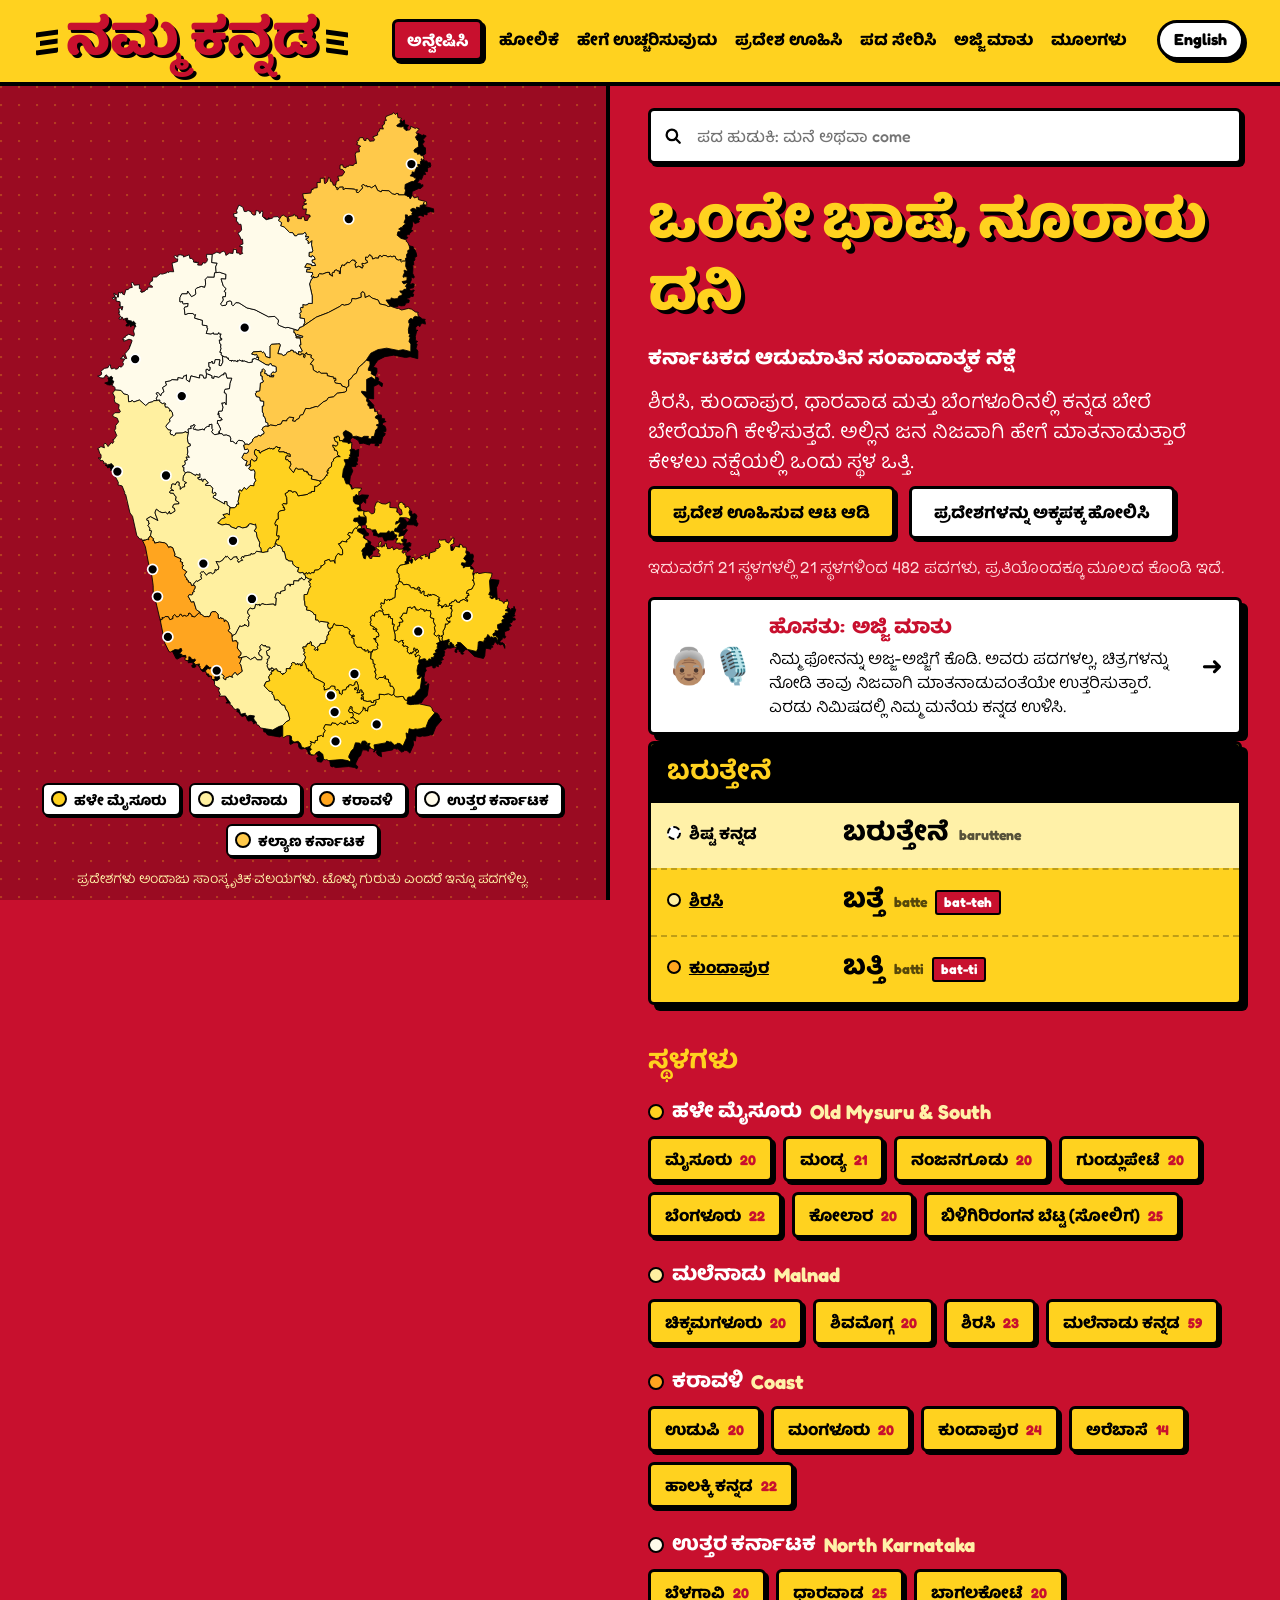
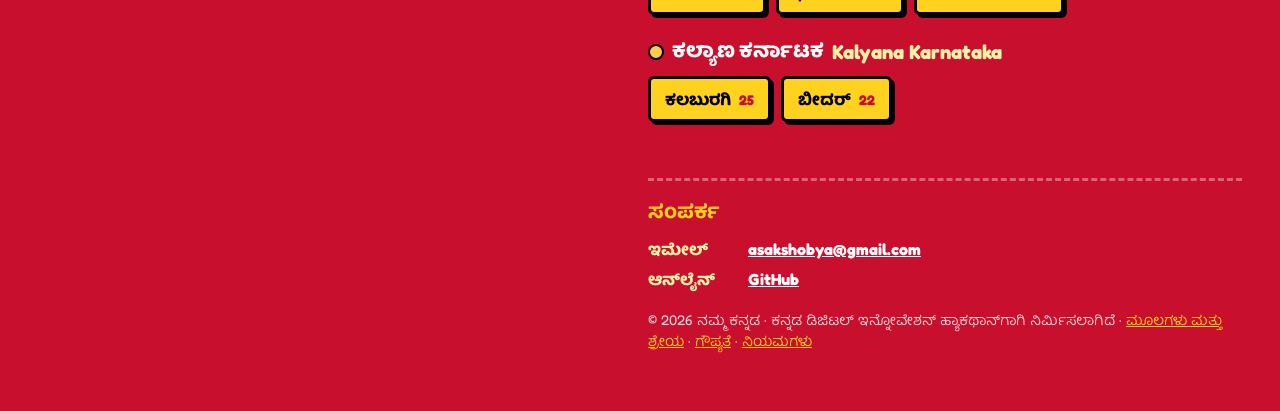
==== commit 785c6657: "Add B R Hills with 25 Solega words from the Solega-English Dictionary A new place for the Solega peo" ====
--- a/index.html
+++ b/index.html
@@ -4,7 +4,7 @@
   <meta charset="utf-8">
   <meta name="viewport" content="width=device-width, initial-scale=1">
   <title>Namma Kannada · Kannada dialects of Karnataka on an interactive map</title>
-  <meta name="description" content="Hear how spoken Kannada changes across Karnataka. Explore regional words, phrases and sounds from 20 places on a map, with pronunciation and sources.">
+  <meta name="description" content="Hear how spoken Kannada changes across Karnataka. Explore regional words, phrases and sounds from 21 places on a map, with pronunciation and sources.">
   <link rel="canonical" href="https://nammakannada-ak.vercel.app/">
   <meta name="theme-color" content="#C8102E">
   <meta name="author" content="Namma Kannada">
@@ -20,7 +20,7 @@
   <meta property="og:type" content="website">
   <meta property="og:site_name" content="Namma Kannada">
   <meta property="og:title" content="Namma Kannada · Kannada dialects of Karnataka on an interactive map">
-  <meta property="og:description" content="Hear how spoken Kannada changes across Karnataka. Explore regional words, phrases and sounds from 20 places on a map, with pronunciation and sources.">
+  <meta property="og:description" content="Hear how spoken Kannada changes across Karnataka. Explore regional words, phrases and sounds from 21 places on a map, with pronunciation and sources.">
   <meta property="og:url" content="https://nammakannada-ak.vercel.app/">
   <meta property="og:image" content="https://nammakannada-ak.vercel.app/og-image.png">
   <meta property="og:image:type" content="image/png">
@@ -31,14 +31,14 @@
   <meta property="og:locale:alternate" content="kn_IN">
   <meta name="twitter:card" content="summary_large_image">
   <meta name="twitter:title" content="Namma Kannada · Kannada dialects of Karnataka on an interactive map">
-  <meta name="twitter:description" content="Hear how spoken Kannada changes across Karnataka. Explore regional words, phrases and sounds from 20 places on a map, with pronunciation and sources.">
+  <meta name="twitter:description" content="Hear how spoken Kannada changes across Karnataka. Explore regional words, phrases and sounds from 21 places on a map, with pronunciation and sources.">
   <meta name="twitter:image" content="https://nammakannada-ak.vercel.app/og-image.png">
   <meta name="twitter:image:alt" content="Namma Kannada: a map of Karnataka with dialect places marked, and the words One language, hundreds of voices">
 
   <script type="application/ld+json">
   {"@context": "https://schema.org", "@type": "WebSite", "name": "Namma Kannada", "alternateName": "ನಮ್ಮ ಕನ್ನಡ",
     "url": "https://nammakannada-ak.vercel.app/", "inLanguage": ["en", "kn"],
-    "description": "Hear how spoken Kannada changes across Karnataka. Explore regional words, phrases and sounds from 20 places on a map, with pronunciation and sources."}
+    "description": "Hear how spoken Kannada changes across Karnataka. Explore regional words, phrases and sounds from 21 places on a map, with pronunciation and sources."}
   </script>
 
   <!-- Fonts used above the fold: start downloading before the CSS asks for them -->
@@ -47,8 +47,8 @@
   <link rel="preload" href="fonts/baloo-tamma-2-kannada-wght-normal.woff2" as="font" type="font/woff2" crossorigin>
   <link rel="modulepreload" href="js/map-data.js">
   <link rel="modulepreload" href="js/views.js">
-  <link rel="stylesheet" href="css/fonts.css?v=25">
-  <link rel="stylesheet" href="css/style.css?v=25">
+  <link rel="stylesheet" href="css/fonts.css?v=26">
+  <link rel="stylesheet" href="css/style.css?v=26">
 </head>
 <body>
   <a class="skip" href="#panel" data-i18n="Skip to content">Skip to content</a>
@@ -114,7 +114,7 @@
   </div>
 
   <noscript><p class="noscript">Namma Kannada needs JavaScript to show the map and words.</p></noscript>
-  <script type="module" src="js/app.js?v=25"></script>
+  <script type="module" src="js/app.js?v=26"></script>
 
   <!-- Vercel Web Analytics: cookie-free visit counts. Turn it on in the Vercel project's Analytics tab;
        until then this script returns 404 and nothing is recorded. -->
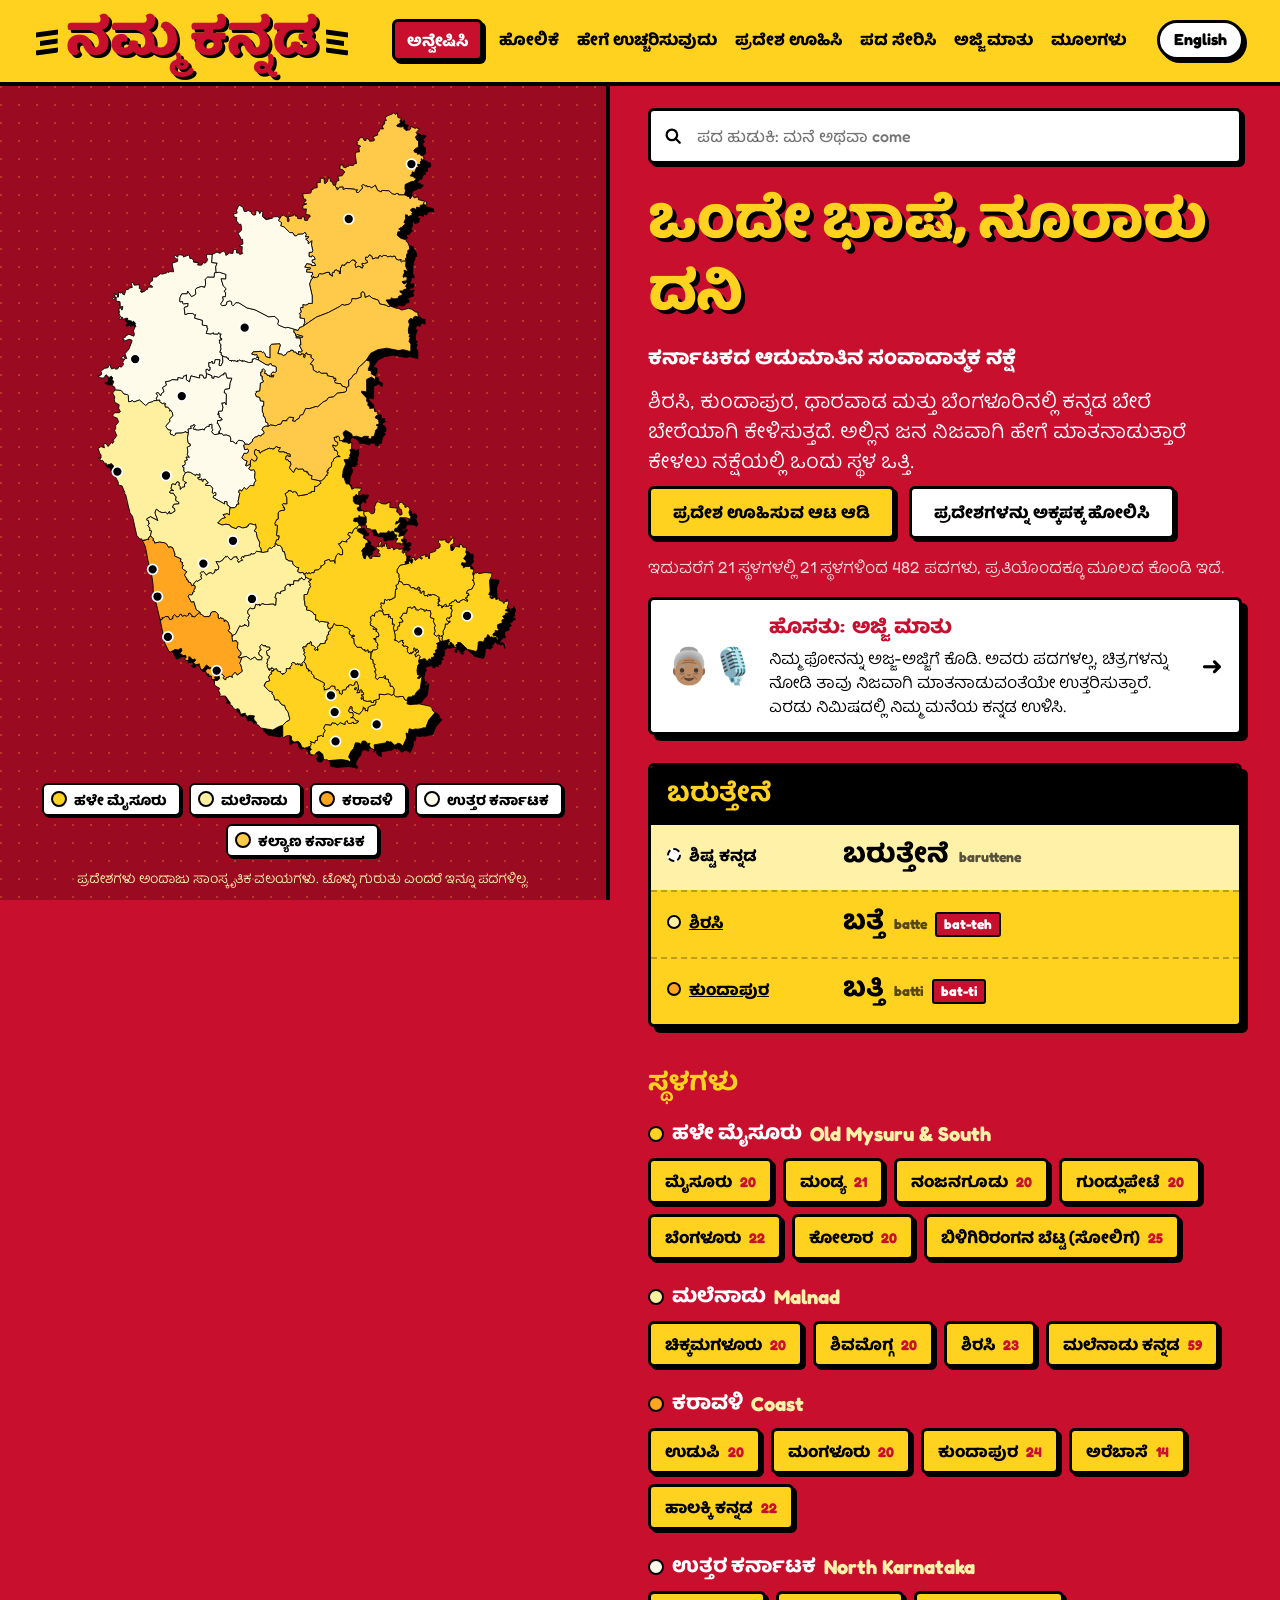
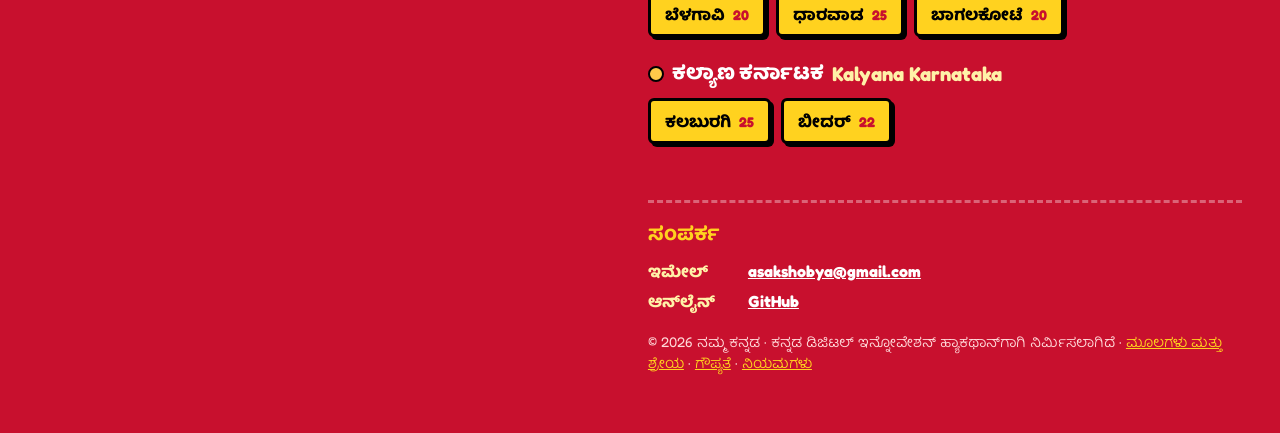
==== commit a06cf8bb: "Ajji card: space below it, full-width text on phones Co-Authored-By: Claude Opus 5.5 <noreply@anthro" ====
--- a/index.html
+++ b/index.html
@@ -47,8 +47,8 @@
   <link rel="preload" href="fonts/baloo-tamma-2-kannada-wght-normal.woff2" as="font" type="font/woff2" crossorigin>
   <link rel="modulepreload" href="js/map-data.js">
   <link rel="modulepreload" href="js/views.js">
-  <link rel="stylesheet" href="css/fonts.css?v=26">
-  <link rel="stylesheet" href="css/style.css?v=26">
+  <link rel="stylesheet" href="css/fonts.css?v=29">
+  <link rel="stylesheet" href="css/style.css?v=29">
 </head>
 <body>
   <a class="skip" href="#panel" data-i18n="Skip to content">Skip to content</a>
@@ -114,7 +114,7 @@
   </div>
 
   <noscript><p class="noscript">Namma Kannada needs JavaScript to show the map and words.</p></noscript>
-  <script type="module" src="js/app.js?v=26"></script>
+  <script type="module" src="js/app.js?v=29"></script>
 
   <!-- Vercel Web Analytics: cookie-free visit counts. Turn it on in the Vercel project's Analytics tab;
        until then this script returns 404 and nothing is recorded. -->
--- a/css/style.css
+++ b/css/style.css
@@ -579,14 +579,20 @@
 
 /* ---------- Ajji's words ---------- */
 .ajji-promo {
-  display: flex; align-items: center; gap: 14px; margin: 18px 0 6px; padding: 14px 16px;
+  display: flex; align-items: center; gap: 14px; margin: 18px 0 28px; padding: 14px 16px;
   background: var(--white); color: var(--ink); text-decoration: none;
   border: var(--line); border-radius: var(--r); box-shadow: var(--shadow);
   transition: transform 90ms ease, box-shadow 90ms ease;
 }
 .ajji-promo:hover { transform: translate(-1px, -1px); box-shadow: 8px 8px 0 var(--ink); }
 .ajji-promo-pic { font-size: 2.2rem; flex: none; }
-.ajji-promo-text { display: grid; gap: 2px; }
+.ajji-promo-text { display: grid; gap: 2px; flex: 1; min-width: 0; }
+/* Phones: picture and arrow on top, text across the full width */
+@media (max-width: 600px) {
+  .ajji-promo { flex-wrap: wrap; gap: 6px 12px; }
+  .ajji-promo-pic { font-size: 1.7rem; }
+  .ajji-promo-text { order: 2; flex: 1 1 100%; }
+}
 .ajji-promo-text strong { font-family: var(--f-display); font-weight: 800; font-size: 1.25rem; color: var(--red); }
 .ajji-promo-go { margin-left: auto; font-size: 1.6rem; font-weight: 800; flex: none; }
 
@@ -719,7 +725,7 @@
   /* On phones the map only earns its screen space where it is used: home, regions, places and the quiz */
   body[data-page="compare"] .map-pane, body[data-page="guide"] .map-pane, body[data-page="add"] .map-pane,
   body[data-page="thanks"] .map-pane, body[data-page="ajji"] .map-pane, body[data-page="sources"] .map-pane,
-  body[data-page="privacy"] .map-pane, body[data-page="terms"] .map-pane, body[data-page="record"] .map-pane { display: none; }
+  body[data-page="privacy"] .map-pane, body[data-page="terms"] .map-pane, body[data-page="record"] .map-pane, body[data-page="admin"] .map-pane { display: none; }
   .map-pane { position: relative; top: auto; height: auto; padding: 14px 16px; border-right: 0; border-bottom: 4px solid var(--ink); }
   .map { flex: none; height: 50vh; max-height: 460px; min-height: 280px; }
   .panel { padding: 18px 16px 48px; scroll-margin-top: 72px; }
@@ -764,3 +770,15 @@
 @media (prefers-reduced-motion: reduce) {
   *, *::before, *::after { animation: none !important; transition: none !important; }
 }
+
+/* Add a word: optional voice clip */
+.clip-row { display: flex; flex-wrap: wrap; align-items: center; gap: 10px; }
+.clip-row #clip-tools { display: inline-flex; align-items: center; gap: 12px; }
+.clip-row #clip-tools[hidden] { display: none; }
+#clip-rec.on { background: var(--red); color: var(--white); border-color: var(--ink); }
+.linkish { background: none; border: 0; padding: 4px 2px; font: inherit; font-weight: 700; color: var(--ink); text-decoration: underline; cursor: pointer; }
+.ajji-publish { margin: 18px 0 6px; padding: 14px 16px; border: 3px solid var(--ink); border-radius: 14px; background: var(--white); }
+.ajji-publish .muted { margin: 8px 0 0; }
+/* Admin: remove visitor words */
+.admin-row { display: grid; grid-template-columns: minmax(0, 1fr) auto; gap: 12px; align-items: center; padding: 10px 0; border-bottom: 2px dashed rgba(0,0,0,.2); }
+.admin-row p { margin: 0; overflow-wrap: anywhere; }
